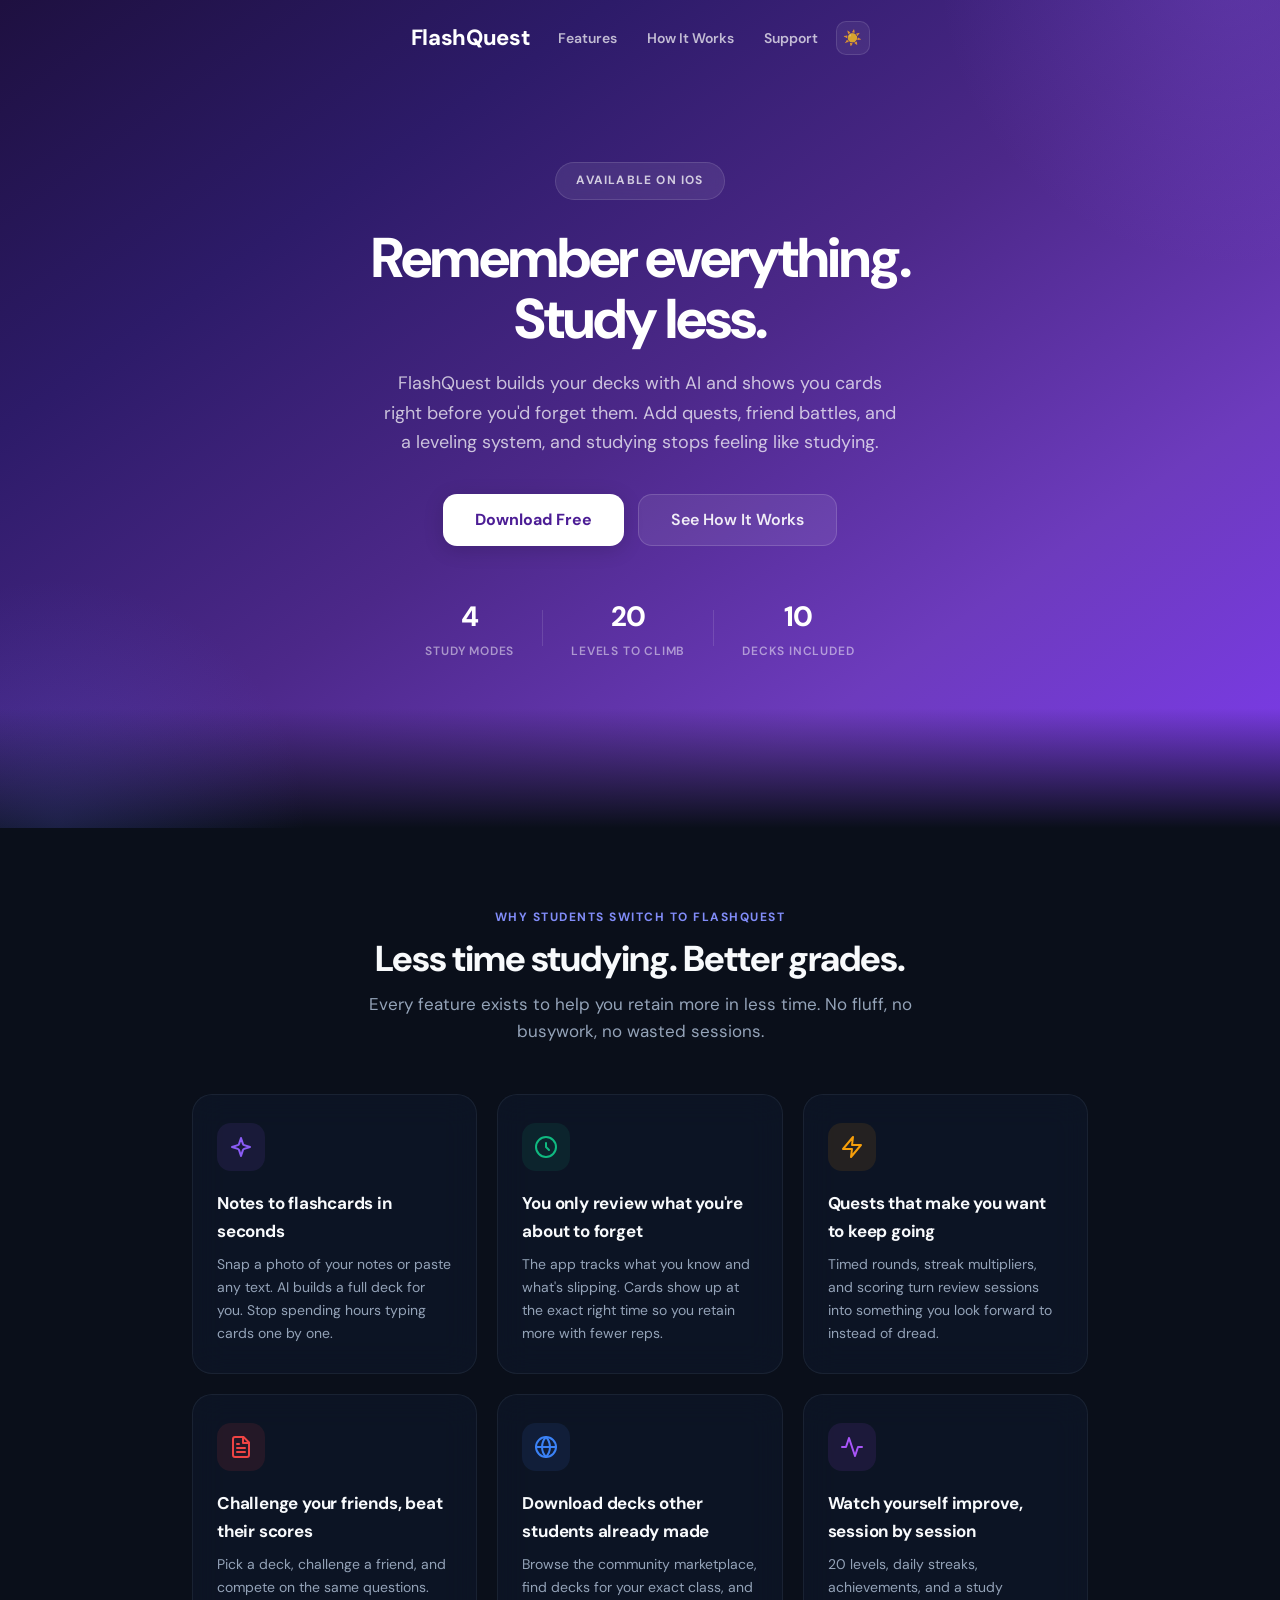
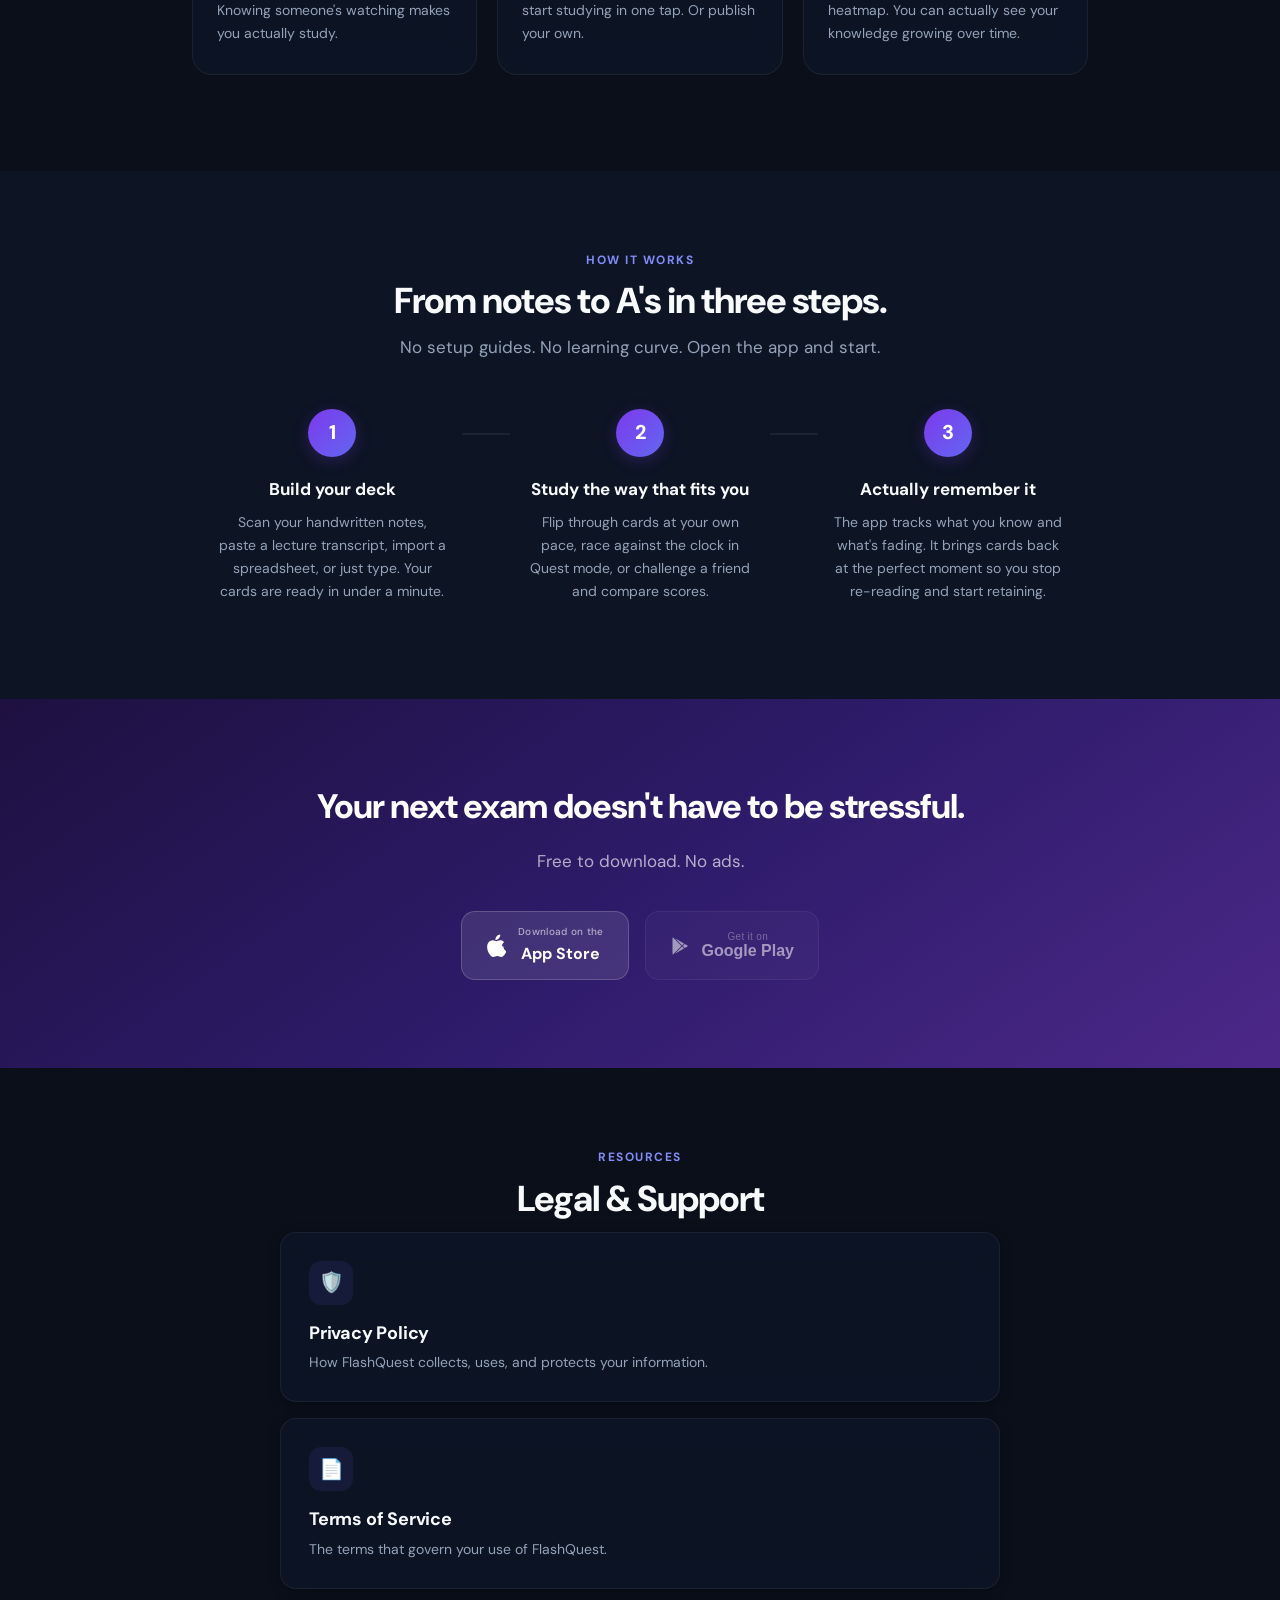
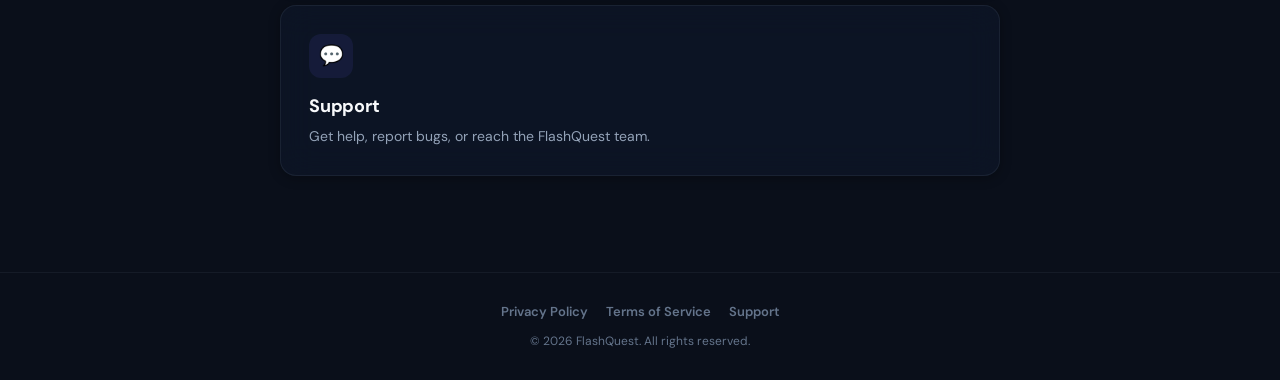
==== index.html @ b9c2cbc7 "Add files via upload" ====
<!DOCTYPE html>
<html lang="en">
<head>
  <meta charset="UTF-8">
  <meta name="viewport" content="width=device-width, initial-scale=1.0">
  <title>FlashQuest — Remember Everything, Study Less</title>
  <meta name="description" content="FlashQuest builds your flashcard decks with AI and uses spaced repetition so you retain more in less time. Quests, friend battles, and 20 levels make studying addictive. Available on iOS.">
  <meta name="keywords" content="flashcards, study app, spaced repetition, AI flashcards, quiz app, study tools, flashcard maker, exam prep">
  <meta property="og:title" content="FlashQuest — Remember Everything, Study Less">
  <meta property="og:description" content="AI builds your decks. Spaced repetition makes stuff stick. Quests and battles make it fun. Available on iOS.">
  <meta property="og:type" content="website">
  <meta property="og:url" content="https://flashquest.net">
  <meta name="twitter:card" content="summary_large_image">
  <script src="theme.js"></script>
  <link rel="preconnect" href="https://fonts.googleapis.com">
  <link rel="preconnect" href="https://fonts.gstatic.com" crossorigin>
  <link href="https://fonts.googleapis.com/css2?family=DM+Sans:ital,opsz,wght@0,9..40,400;0,9..40,500;0,9..40,600;0,9..40,700;0,9..40,800;1,9..40,400&display=swap" rel="stylesheet">
  <link rel="stylesheet" href="styles.css">
</head>
<body class="landing-page">

  <!-- ── Hero ── -->
  <section class="hero">
    <nav class="site-nav hero-nav" aria-label="Main navigation">
      <a href="index.html" class="brand">FlashQuest</a>
      <div class="nav-links">
        <a href="#features">Features</a>
        <a href="#how-it-works">How It Works</a>
        <a href="support.html">Support</a>
        <button class="theme-toggle" onclick="toggleTheme()" aria-label="Toggle theme">☀️</button>
      </div>
    </nav>

    <div class="hero-content">
      <div class="hero-badge">Available on iOS</div>
      <h1 class="hero-title">Remember everything.<br>Study less.</h1>
      <p class="hero-subtitle">FlashQuest builds your decks with AI and shows you cards right before you'd forget them. Add quests, friend battles, and a leveling system, and studying stops feeling like studying.</p>
      <div class="hero-actions">
        <a href="#download" class="hero-cta">Download Free</a>
        <a href="#features" class="hero-secondary">See How It Works</a>
      </div>
      <div class="hero-stats">
        <div class="hero-stat">
          <span class="hero-stat-number">4</span>
          <span class="hero-stat-label">Study Modes</span>
        </div>
        <div class="hero-stat-divider"></div>
        <div class="hero-stat">
          <span class="hero-stat-number">20</span>
          <span class="hero-stat-label">Levels to Climb</span>
        </div>
        <div class="hero-stat-divider"></div>
        <div class="hero-stat">
          <span class="hero-stat-number">10</span>
          <span class="hero-stat-label">Decks Included</span>
        </div>
      </div>
    </div>
    <div class="hero-fade"></div>
  </section>

  <!-- ── Features ── -->
  <section class="features-section" id="features">
    <div class="section-container">
      <p class="section-eyebrow">Why students switch to FlashQuest</p>
      <h2 class="section-title">Less time studying. Better grades.</h2>
      <p class="section-subtitle">Every feature exists to help you retain more in less time. No fluff, no busywork, no wasted sessions.</p>

      <div class="features-grid">
        <div class="feature-card">
          <div class="feature-icon" style="background: rgba(139,92,246,0.1);">
            <svg width="24" height="24" viewBox="0 0 24 24" fill="none" stroke="#8B5CF6" stroke-width="2" stroke-linecap="round" stroke-linejoin="round"><path d="M12 3l1.912 5.813a2 2 0 001.272 1.272L21 12l-5.813 1.912a2 2 0 00-1.272 1.272L12 21l-1.912-5.813a2 2 0 00-1.272-1.272L3 12l5.813-1.912a2 2 0 001.272-1.272L12 3z"/></svg>
          </div>
          <h3>Notes to flashcards in seconds</h3>
          <p>Snap a photo of your notes or paste any text. AI builds a full deck for you. Stop spending hours typing cards one by one.</p>
        </div>

        <div class="feature-card">
          <div class="feature-icon" style="background: rgba(16,185,129,0.1);">
            <svg width="24" height="24" viewBox="0 0 24 24" fill="none" stroke="#10B981" stroke-width="2" stroke-linecap="round" stroke-linejoin="round"><path d="M12 8v4l3 3"/><circle cx="12" cy="12" r="10"/></svg>
          </div>
          <h3>You only review what you're about to forget</h3>
          <p>The app tracks what you know and what's slipping. Cards show up at the exact right time so you retain more with fewer reps.</p>
        </div>

        <div class="feature-card">
          <div class="feature-icon" style="background: rgba(245,158,11,0.1);">
            <svg width="24" height="24" viewBox="0 0 24 24" fill="none" stroke="#F59E0B" stroke-width="2" stroke-linecap="round" stroke-linejoin="round"><polygon points="13 2 3 14 12 14 11 22 21 10 12 10 13 2"/></svg>
          </div>
          <h3>Quests that make you want to keep going</h3>
          <p>Timed rounds, streak multipliers, and scoring turn review sessions into something you look forward to instead of dread.</p>
        </div>

        <div class="feature-card">
          <div class="feature-icon" style="background: rgba(239,68,68,0.1);">
            <svg width="24" height="24" viewBox="0 0 24 24" fill="none" stroke="#EF4444" stroke-width="2" stroke-linecap="round" stroke-linejoin="round"><path d="M14.5 2H6a2 2 0 00-2 2v16a2 2 0 002 2h12a2 2 0 002-2V7.5L14.5 2z"/><polyline points="14 2 14 8 20 8"/><line x1="16" y1="13" x2="8" y2="13"/><line x1="16" y1="17" x2="8" y2="17"/><polyline points="10 9 9 9 8 9"/></svg>
          </div>
          <h3>Challenge your friends, beat their scores</h3>
          <p>Pick a deck, challenge a friend, and compete on the same questions. Knowing someone's watching makes you actually study.</p>
        </div>

        <div class="feature-card">
          <div class="feature-icon" style="background: rgba(59,130,246,0.1);">
            <svg width="24" height="24" viewBox="0 0 24 24" fill="none" stroke="#3B82F6" stroke-width="2" stroke-linecap="round" stroke-linejoin="round"><circle cx="12" cy="12" r="10"/><path d="M2 12h20"/><path d="M12 2a15.3 15.3 0 014 10 15.3 15.3 0 01-4 10 15.3 15.3 0 01-4-10 15.3 15.3 0 014-10z"/></svg>
          </div>
          <h3>Download decks other students already made</h3>
          <p>Browse the community marketplace, find decks for your exact class, and start studying in one tap. Or publish your own.</p>
        </div>

        <div class="feature-card">
          <div class="feature-icon" style="background: rgba(168,85,247,0.1);">
            <svg width="24" height="24" viewBox="0 0 24 24" fill="none" stroke="#A855F7" stroke-width="2" stroke-linecap="round" stroke-linejoin="round"><path d="M22 12h-4l-3 9L9 3l-3 9H2"/></svg>
          </div>
          <h3>Watch yourself improve, session by session</h3>
          <p>20 levels, daily streaks, achievements, and a study heatmap. You can actually see your knowledge growing over time.</p>
        </div>
      </div>
    </div>
  </section>

  <!-- ── How It Works ── -->
  <section class="how-section" id="how-it-works">
    <div class="section-container">
      <p class="section-eyebrow">How it works</p>
      <h2 class="section-title">From notes to A's in three steps.</h2>
      <p class="section-subtitle">No setup guides. No learning curve. Open the app and start.</p>

      <div class="steps-grid">
        <div class="step-card">
          <div class="step-number">1</div>
          <h3>Build your deck</h3>
          <p>Scan your handwritten notes, paste a lecture transcript, import a spreadsheet, or just type. Your cards are ready in under a minute.</p>
        </div>
        <div class="step-connector"></div>
        <div class="step-card">
          <div class="step-number">2</div>
          <h3>Study the way that fits you</h3>
          <p>Flip through cards at your own pace, race against the clock in Quest mode, or challenge a friend and compare scores.</p>
        </div>
        <div class="step-connector"></div>
        <div class="step-card">
          <div class="step-number">3</div>
          <h3>Actually remember it</h3>
          <p>The app tracks what you know and what's fading. It brings cards back at the perfect moment so you stop re-reading and start retaining.</p>
        </div>
      </div>
    </div>
  </section>

  <!-- ── Download CTA ── -->
  <section class="download-section" id="download">
    <div class="section-container">
      <h2 class="download-title">Your next exam doesn't have to be stressful.</h2>
      <p class="download-subtitle">Free to download. No ads.</p>
      <div class="download-buttons">
        <a href="https://apps.apple.com/app/id6760952587" class="store-badge" aria-label="Download on the App Store" target="_blank" rel="noopener">
          <svg width="20" height="24" viewBox="0 0 17 20" fill="#fff"><path d="M13.545 10.239c-.022-2.234 1.823-3.305 1.906-3.358-1.037-1.518-2.652-1.726-3.228-1.751-1.373-.14-2.683.81-3.38.81-.697 0-1.774-.79-2.916-.768C4.24 5.198 2.67 6.08 1.8 7.502.025 10.397 1.344 14.695 3.047 17.03c.852 1.143 1.868 2.427 3.202 2.381 1.284-.051 1.769-.83 3.32-.83 1.553 0 1.987.83 3.341.804 1.382-.024 2.258-1.166 3.098-2.316.977-1.329 1.379-2.615 1.402-2.682-.03-.013-2.688-1.032-2.716-4.098l-.149-.05zM11.03 3.46c.709-.859 1.187-2.051 1.057-3.24-1.022.042-2.261.681-2.995 1.54-.658.762-1.234 1.978-1.08 3.146 1.14.089 2.304-.58 3.018-1.446z"/></svg>
          <div>
            <small>Download on the</small>
            <span>App Store</span>
          </div>
        </a>
        <button class="store-badge android-badge" aria-label="Google Play - Coming Soon" onclick="document.getElementById('android-toast').classList.add('show'); setTimeout(function(){ document.getElementById('android-toast').classList.remove('show'); }, 3000);">
          <svg width="20" height="22" viewBox="0 0 24 24" fill="#fff"><path d="M3.609 1.814L13.792 12 3.61 22.186a.996.996 0 0 1-.61-.92V2.734a1 1 0 0 1 .609-.92zm10.89 10.893l2.302 2.302-10.937 6.333 8.635-8.635zm3.199-3.198l2.807 1.626a1 1 0 0 1 0 1.73l-2.808 1.626L15.206 12l2.492-2.491zM5.864 2.658L16.8 8.99l-2.3 2.3-8.636-8.632z"/></svg>
          <div>
            <small>Get it on</small>
            <span>Google Play</span>
          </div>
        </button>
      </div>
      <div id="android-toast" class="android-toast">Currently unavailable for Android. Coming soon!</div>
    </div>
  </section>

  <!-- ── Resources (existing hub cards) ── -->
  <section class="resources-section" id="resources">
    <div class="section-container">
      <p class="section-eyebrow">Resources</p>
      <h2 class="section-title">Legal & Support</h2>

      <div class="hub-grid resources-grid">
        <a href="privacy.html" class="hub-card">
          <div class="card-icon" aria-hidden="true">&#x1F6E1;&#xFE0F;</div>
          <h2>Privacy Policy</h2>
          <p>How FlashQuest collects, uses, and protects your information.</p>
        </a>
        <a href="terms.html" class="hub-card">
          <div class="card-icon" aria-hidden="true">&#x1F4C4;</div>
          <h2>Terms of Service</h2>
          <p>The terms that govern your use of FlashQuest.</p>
        </a>
        <a href="support.html" class="hub-card">
          <div class="card-icon" aria-hidden="true">&#x1F4AC;</div>
          <h2>Support</h2>
          <p>Get help, report bugs, or reach the FlashQuest team.</p>
        </a>
      </div>
    </div>
  </section>

  <footer class="site-footer">
    <div class="footer-inner">
      <div class="footer-links">
        <a href="privacy.html">Privacy Policy</a>
        <a href="terms.html">Terms of Service</a>
        <a href="support.html">Support</a>
      </div>
      <p class="copyright">&copy; 2026 FlashQuest. All rights reserved.</p>
    </div>
  </footer>


  <script>
    function toggleTheme() {
      var t = document.documentElement.getAttribute('data-theme');
      var n = t === 'dark' ? 'light' : 'dark';
      document.documentElement.setAttribute('data-theme', n);
      localStorage.setItem('fq-theme', n);
      var btn = document.querySelector('.theme-toggle');
      if (btn) btn.textContent = n === 'dark' ? '\u2600\ufe0f' : '\ud83c\udf19';
    }
    (function() {
      var t = document.documentElement.getAttribute('data-theme') || 'dark';
      var btn = document.querySelector('.theme-toggle');
      if (btn) btn.textContent = t === 'dark' ? '\u2600\ufe0f' : '\ud83c\udf19';
    })();
  </script>
</body>
</html>
---- styles.css ----
/* FlashQuest Site — Dark/Light Theme System */
*, *::before, *::after { box-sizing: border-box; margin: 0; padding: 0; }

:root, [data-theme="dark"] {
  --bg: #0a0f1a; --bg-subtle: #0f1629; --card-bg: rgba(15,23,42,0.65); --card-border: rgba(148,163,184,0.1);
  --card-hover: rgba(99,102,241,0.08); --card-shadow: 0 2px 12px rgba(0,0,0,0.3), 0 0 1px rgba(148,163,184,0.1);
  --card-shadow-hover: 0 8px 32px rgba(99,102,241,0.15), 0 0 1px rgba(148,163,184,0.15);
  --text: #F1F5F9; --text-secondary: #94A3B8; --text-tertiary: #64748B; --heading: #F8FAFC;
  --accent: #818CF8; --accent-bg: rgba(99,102,241,0.12); --accent-border: rgba(99,102,241,0.2); --accent-strong: #6366F1;
  --divider: rgba(148,163,184,0.08); --nav-link: rgba(255,255,255,0.7); --nav-hover-bg: rgba(255,255,255,0.08);
  --footer-border: rgba(148,163,184,0.08); --footer-text: #64748B; --section-alt: #0d1424;
  --hub-icon-bg: rgba(99,102,241,0.1); --blur: blur(16px);
  --legal-h2: #F1F5F9; --legal-h3: #CBD5E1; --legal-text: #94A3B8; --legal-link: #818CF8;
  --email-pill-bg: rgba(99,102,241,0.1); --email-pill-border: rgba(99,102,241,0.2); --email-pill-text: #818CF8;
  --toggle-bg: rgba(255,255,255,0.06); --toggle-border: rgba(255,255,255,0.12);
}

[data-theme="light"] {
  --bg: #f8fafc; --bg-subtle: #f1f5f9; --card-bg: #ffffff; --card-border: #e2e8f0;
  --card-hover: rgba(99,102,241,0.04); --card-shadow: 0 1px 3px rgba(0,0,0,0.06), 0 8px 24px rgba(99,102,241,0.07);
  --card-shadow-hover: 0 2px 6px rgba(0,0,0,0.06), 0 16px 40px rgba(99,102,241,0.1);
  --text: #1e293b; --text-secondary: #64748b; --text-tertiary: #94a3b8; --heading: #0f172a;
  --accent: #6366F1; --accent-bg: rgba(99,102,241,0.08); --accent-border: rgba(99,102,241,0.15); --accent-strong: #7c3aed;
  --divider: #e2e8f0; --nav-link: rgba(255,255,255,0.88); --nav-hover-bg: rgba(255,255,255,0.16);
  --footer-border: #e2e8f0; --footer-text: #94a3b8; --section-alt: #ffffff;
  --hub-icon-bg: #f5f3ff; --blur: blur(12px);
  --legal-h2: #0f172a; --legal-h3: #334155; --legal-text: #475569; --legal-link: #7c3aed;
  --email-pill-bg: #f5f3ff; --email-pill-border: #ede9fe; --email-pill-text: #7c3aed;
  --toggle-bg: rgba(0,0,0,0.04); --toggle-border: rgba(0,0,0,0.08);
}

html { scroll-behavior: smooth; -webkit-text-size-adjust: 100%; }

body {
  font-family: 'DM Sans', -apple-system, BlinkMacSystemFont, "Segoe UI", Roboto, Helvetica, Arial, sans-serif;
  font-size: 16px; line-height: 1.65; color: var(--text); background: var(--bg);
  min-height: 100vh; display: flex; flex-direction: column;
  transition: background 0.3s ease, color 0.3s ease;
}

a { color: var(--accent); text-decoration: none; transition: color 0.18s ease; }
a:hover { color: var(--accent-strong); }

/* Nav */
.site-nav { max-width: 960px; margin: 0 auto; padding: 18px 24px; display: flex; align-items: center; justify-content: space-between; gap: 16px; flex-wrap: wrap; }
.site-nav .brand { font-size: 22px; font-weight: 800; color: #fff; letter-spacing: -.3px; text-decoration: none; }
.site-nav .brand:hover { color: rgba(255,255,255,.88); }
.nav-links { display: flex; gap: 6px; flex-wrap: wrap; align-items: center; }
.nav-links a { color: var(--nav-link); font-size: 14px; font-weight: 600; padding: 6px 12px; border-radius: 8px; transition: background 0.18s ease, color 0.18s ease; }
.nav-links a:hover, .nav-links a.active { background: var(--nav-hover-bg); color: #fff; }

/* Theme Toggle */
.theme-toggle { width: 34px; height: 34px; border-radius: 10px; border: 1px solid var(--toggle-border); background: var(--toggle-bg); color: rgba(255,255,255,0.8); cursor: pointer; display: flex; align-items: center; justify-content: center; transition: background 0.18s ease; font-size: 15px; padding: 0; }
.theme-toggle:hover { background: rgba(255,255,255,0.12); }
[data-theme="light"] .theme-toggle { color: var(--text-secondary); }

/* Gradient Banner */
.gradient-banner { background: linear-gradient(145deg, #1e1040 0%, #2d1b69 25%, #4c2889 50%, #6d3bbd 75%, #7c3aed 100%); padding: 0; }
.page-header { max-width: 720px; margin: 0 auto; padding: 28px 24px 42px; color: #fff; }
.page-header h1 { font-size: 30px; font-weight: 800; letter-spacing: -.6px; line-height: 1.2; margin-bottom: 6px; }
.page-header .subtitle { font-size: 15px; font-weight: 500; color: rgba(255,255,255,.82); }

/* Main */
main { flex: 1; max-width: 720px; width: 100%; margin: 0 auto; padding: 0 24px 64px; }

/* Card */
.card { background: var(--card-bg); border: 1px solid var(--card-border); border-radius: 16px; box-shadow: var(--card-shadow); padding: 32px; margin-top: -24px; position: relative; backdrop-filter: var(--blur); -webkit-backdrop-filter: var(--blur); }

/* Legal */
.legal h2 { font-size: 20px; font-weight: 800; color: var(--legal-h2); margin-top: 32px; margin-bottom: 10px; letter-spacing: -.3px; }
.legal h2:first-child { margin-top: 0; }
.legal h3 { font-size: 16px; font-weight: 700; color: var(--legal-h3); margin-top: 24px; margin-bottom: 8px; }
.legal p { margin-bottom: 14px; color: var(--legal-text); font-size: 15px; line-height: 1.72; }
.legal ul { margin: 0 0 14px 20px; color: var(--legal-text); font-size: 15px; line-height: 1.72; }
.legal li { margin-bottom: 4px; }
.legal .effective-date { font-size: 13px; font-weight: 600; color: var(--text-tertiary); text-transform: uppercase; letter-spacing: .5px; margin-bottom: 20px; }
.legal a { font-weight: 600; color: var(--legal-link); }

/* Hub Cards */
.hub-grid { display: grid; gap: 16px; margin-top: -24px; }
.hub-card { display: block; background: var(--card-bg); border: 1px solid var(--card-border); border-radius: 16px; box-shadow: var(--card-shadow); padding: 28px; text-decoration: none; transition: box-shadow 0.18s ease, transform 0.18s ease, border-color 0.18s ease; backdrop-filter: var(--blur); -webkit-backdrop-filter: var(--blur); }
.hub-card:hover { box-shadow: var(--card-shadow-hover); transform: translateY(-2px); border-color: var(--accent-border); }
.hub-card .card-icon { width: 44px; height: 44px; border-radius: 12px; background: var(--hub-icon-bg); display: flex; align-items: center; justify-content: center; margin-bottom: 14px; font-size: 20px; }
.hub-card h2 { font-size: 18px; font-weight: 700; color: var(--heading); margin-bottom: 4px; letter-spacing: -.2px; }
.hub-card p { font-size: 14px; color: var(--text-secondary); line-height: 1.5; }

/* Support */
.support-block { margin-bottom: 28px; }
.support-block:last-child { margin-bottom: 0; }
.support-block h2 { font-size: 18px; font-weight: 700; color: var(--heading); margin-bottom: 8px; }
.support-block p { font-size: 15px; color: var(--legal-text); line-height: 1.72; margin-bottom: 8px; }
.support-block ul { margin: 0 0 8px 20px; color: var(--legal-text); font-size: 15px; line-height: 1.72; }
.email-pill { display: inline-block; background: var(--email-pill-bg); color: var(--email-pill-text); font-weight: 700; font-size: 15px; padding: 8px 16px; border-radius: 10px; border: 1px solid var(--email-pill-border); transition: background 0.18s ease; }
.email-pill:hover { background: var(--accent-bg); color: var(--accent); }

/* Footer */
.site-footer { border-top: 1px solid var(--footer-border); padding: 28px 24px; text-align: center; }
.site-footer .footer-inner { max-width: 720px; margin: 0 auto; }
.footer-links { display: flex; justify-content: center; flex-wrap: wrap; gap: 6px 18px; margin-bottom: 10px; }
.footer-links a { font-size: 13px; font-weight: 600; color: var(--footer-text); }
.footer-links a:hover { color: var(--accent); }
.site-footer .copyright { font-size: 12px; color: var(--text-tertiary); }
.hub-note { text-align: center; font-size: 12px; color: var(--text-tertiary); margin-top: 24px; }

/* ═══ Landing Page ═══ */
.hero { background: linear-gradient(145deg, #1e1040 0%, #2d1b69 25%, #4c2889 50%, #6d3bbd 75%, #7c3aed 100%); min-height: 92vh; display: flex; flex-direction: column; position: relative; overflow: hidden; }
.hero::before { content: ''; position: absolute; top: -40%; right: -20%; width: 600px; height: 600px; border-radius: 50%; background: radial-gradient(circle, rgba(139,92,246,0.25) 0%, transparent 70%); pointer-events: none; }
.hero::after { content: ''; position: absolute; bottom: -30%; left: -15%; width: 500px; height: 500px; border-radius: 50%; background: radial-gradient(circle, rgba(99,102,241,0.2) 0%, transparent 70%); pointer-events: none; }
.hero-nav { max-width: 960px; padding: 20px 32px; }
.hero-content { flex: 1; display: flex; flex-direction: column; align-items: center; justify-content: center; text-align: center; padding: 0 32px 80px; max-width: 720px; margin: 0 auto; position: relative; z-index: 1; }
.hero-badge { display: inline-block; font-size: 12px; font-weight: 700; letter-spacing: 1.2px; text-transform: uppercase; color: rgba(255,255,255,0.75); background: rgba(255,255,255,0.08); border: 1px solid rgba(255,255,255,0.12); padding: 8px 20px; border-radius: 100px; margin-bottom: 28px; backdrop-filter: blur(8px); }
.hero-title { font-size: 56px; font-weight: 800; color: #fff; letter-spacing: -2px; line-height: 1.08; margin-bottom: 20px; }
.hero-subtitle { font-size: 18px; font-weight: 400; color: rgba(255,255,255,0.72); line-height: 1.65; max-width: 520px; margin-bottom: 36px; }
.hero-actions { display: flex; gap: 14px; flex-wrap: wrap; justify-content: center; margin-bottom: 48px; }
.hero-cta { display: inline-flex; align-items: center; justify-content: center; height: 52px; padding: 0 32px; background: #fff; color: #4c1d95; font-size: 16px; font-weight: 700; border-radius: 14px; text-decoration: none; transition: transform 0.18s ease, box-shadow 0.18s ease; box-shadow: 0 4px 20px rgba(0,0,0,0.15); }
.hero-cta:hover { transform: translateY(-2px); box-shadow: 0 8px 32px rgba(0,0,0,0.2); color: #4c1d95; }
.hero-secondary { display: inline-flex; align-items: center; justify-content: center; height: 52px; padding: 0 32px; background: rgba(255,255,255,0.08); color: rgba(255,255,255,0.9); font-size: 16px; font-weight: 600; border-radius: 14px; text-decoration: none; border: 1px solid rgba(255,255,255,0.15); transition: background 0.18s ease; }
.hero-secondary:hover { background: rgba(255,255,255,0.14); border-color: rgba(255,255,255,0.25); color: #fff; }
.hero-stats { display: flex; align-items: center; gap: 28px; }
.hero-stat { display: flex; flex-direction: column; align-items: center; }
.hero-stat-number { font-size: 28px; font-weight: 800; color: #fff; letter-spacing: -1px; }
.hero-stat-label { font-size: 12px; font-weight: 600; color: rgba(255,255,255,0.5); text-transform: uppercase; letter-spacing: 0.8px; margin-top: 2px; }
.hero-stat-divider { width: 1px; height: 36px; background: rgba(255,255,255,0.12); }
.hero-fade { position: absolute; bottom: 0; left: 0; right: 0; height: 120px; background: linear-gradient(to bottom, transparent, var(--bg)); pointer-events: none; }

.section-container { max-width: 960px; margin: 0 auto; padding: 0 32px; }
.section-eyebrow { font-size: 12px; font-weight: 700; letter-spacing: 1.5px; text-transform: uppercase; color: var(--accent); margin-bottom: 10px; text-align: center; }
.section-title { font-size: 36px; font-weight: 800; color: var(--heading); letter-spacing: -1px; text-align: center; margin-bottom: 12px; line-height: 1.15; }
.section-subtitle { font-size: 17px; color: var(--text-secondary); text-align: center; max-width: 560px; margin: 0 auto 48px; line-height: 1.6; }

.features-section { padding: 80px 0 96px; background: var(--bg); }
.features-grid { display: grid; grid-template-columns: repeat(3, 1fr); gap: 20px; }
.feature-card { background: var(--card-bg); border: 1px solid var(--card-border); border-radius: 20px; padding: 28px 24px; transition: transform 0.18s ease, box-shadow 0.18s ease, border-color 0.18s ease; backdrop-filter: var(--blur); -webkit-backdrop-filter: var(--blur); }
.feature-card:hover { transform: translateY(-3px); box-shadow: var(--card-shadow-hover); border-color: var(--accent-border); }
.feature-icon { width: 48px; height: 48px; border-radius: 14px; display: flex; align-items: center; justify-content: center; margin-bottom: 18px; }
.feature-card h3 { font-size: 17px; font-weight: 700; color: var(--heading); margin-bottom: 8px; letter-spacing: -0.2px; }
.feature-card p { font-size: 14px; color: var(--text-secondary); line-height: 1.65; }

.how-section { padding: 80px 0 96px; background: var(--section-alt); }
.steps-grid { display: flex; align-items: flex-start; gap: 0; justify-content: center; }
.step-card { flex: 1; max-width: 260px; text-align: center; padding: 0 16px; }
.step-number { width: 48px; height: 48px; border-radius: 50%; background: linear-gradient(135deg, #7c3aed, #6366f1); color: #fff; font-size: 20px; font-weight: 800; display: flex; align-items: center; justify-content: center; margin: 0 auto 18px; box-shadow: 0 4px 16px rgba(124,58,237,0.25); }
.step-card h3 { font-size: 17px; font-weight: 700; color: var(--heading); margin-bottom: 8px; }
.step-card p { font-size: 14px; color: var(--text-secondary); line-height: 1.65; }
.step-connector { width: 48px; height: 2px; background: var(--card-border); margin-top: 24px; flex-shrink: 0; }

.download-section { padding: 80px 0 88px; background: linear-gradient(145deg, #1e1040, #2d1b69, #4c2889); text-align: center; }
.download-title { font-size: 34px; font-weight: 800; color: #fff; letter-spacing: -1px; margin-bottom: 12px; }
.download-subtitle { font-size: 17px; color: rgba(255,255,255,0.65); margin-bottom: 36px; }
.download-buttons { display: flex; justify-content: center; gap: 16px; flex-wrap: wrap; }
.store-badge { display: inline-flex; align-items: center; gap: 12px; background: rgba(255,255,255,0.1); border: 1px solid rgba(255,255,255,0.18); padding: 12px 24px; border-radius: 14px; text-decoration: none; transition: background 0.18s ease, transform 0.18s ease; color: #fff; }
.store-badge:hover { background: rgba(255,255,255,0.16); transform: translateY(-2px); color: #fff; }
.store-badge small { display: block; font-size: 10px; font-weight: 500; color: rgba(255,255,255,0.6); letter-spacing: 0.3px; }
.store-badge span { font-size: 16px; font-weight: 700; color: #fff; }

.resources-section { padding: 80px 0 96px; background: var(--bg); }
.resources-grid { max-width: 720px; margin: 0 auto; }
.resources-grid .hub-card { margin-top: 0; }

@media (max-width: 768px) {
  .site-nav { padding: 14px 18px; } .page-header { padding: 20px 18px 36px; } .page-header h1 { font-size: 24px; }
  main { padding: 0 18px 48px; } .card { padding: 22px 18px; } .hub-card { padding: 22px 18px; } .legal h2 { font-size: 18px; }
  .hero { min-height: 88vh; } .hero-nav { padding: 16px 20px; } .hero-content { padding: 0 20px 60px; }
  .hero-title { font-size: 38px; letter-spacing: -1.2px; } .hero-subtitle { font-size: 16px; }
  .hero-cta, .hero-secondary { height: 48px; padding: 0 24px; font-size: 15px; }
  .hero-stats { gap: 20px; } .hero-stat-number { font-size: 22px; }
  .section-title { font-size: 28px; } .section-subtitle { font-size: 15px; }
  .features-grid { grid-template-columns: 1fr; gap: 14px; } .feature-card { padding: 22px 20px; }
  .steps-grid { flex-direction: column; align-items: center; gap: 24px; }
  .step-connector { width: 2px; height: 32px; } .step-card { max-width: 320px; }
  .download-title { font-size: 26px; } .download-subtitle { font-size: 15px; }
  .section-container { padding: 0 20px; }
  .features-section, .how-section, .resources-section { padding: 56px 0 64px; }
  .download-section { padding: 56px 0 64px; }
}

@media (max-width: 480px) {
  .hero-title { font-size: 32px; } .hero-badge { font-size: 11px; padding: 6px 16px; }
  .hero-actions { flex-direction: column; align-items: center; }
  .hero-cta, .hero-secondary { width: 100%; max-width: 280px; }
  .hero-stats { flex-direction: column; gap: 12px; } .hero-stat-divider { width: 40px; height: 1px; }
  .download-buttons { flex-direction: column; align-items: center; }
  .store-badge { width: 100%; max-width: 240px; justify-content: center; }
}

/* Android badge and toast */
.android-badge { cursor: pointer; opacity: 0.55; border: 1px solid rgba(255,255,255,0.1) !important; background: rgba(255,255,255,0.05) !important; }
.android-badge:hover { opacity: 0.7; transform: none !important; }
.android-toast { position: fixed; bottom: 32px; left: 50%; transform: translateX(-50%) translateY(20px); background: rgba(15,20,35,0.95); color: #fff; padding: 14px 28px; border-radius: 14px; font-size: 14px; font-weight: 600; font-family: 'DM Sans', sans-serif; opacity: 0; pointer-events: none; transition: opacity 0.25s ease, transform 0.25s ease; z-index: 9999; border: 1px solid rgba(255,255,255,0.1); backdrop-filter: blur(12px); -webkit-backdrop-filter: blur(12px); }
.android-toast.show { opacity: 1; transform: translateX(-50%) translateY(0); pointer-events: auto; }
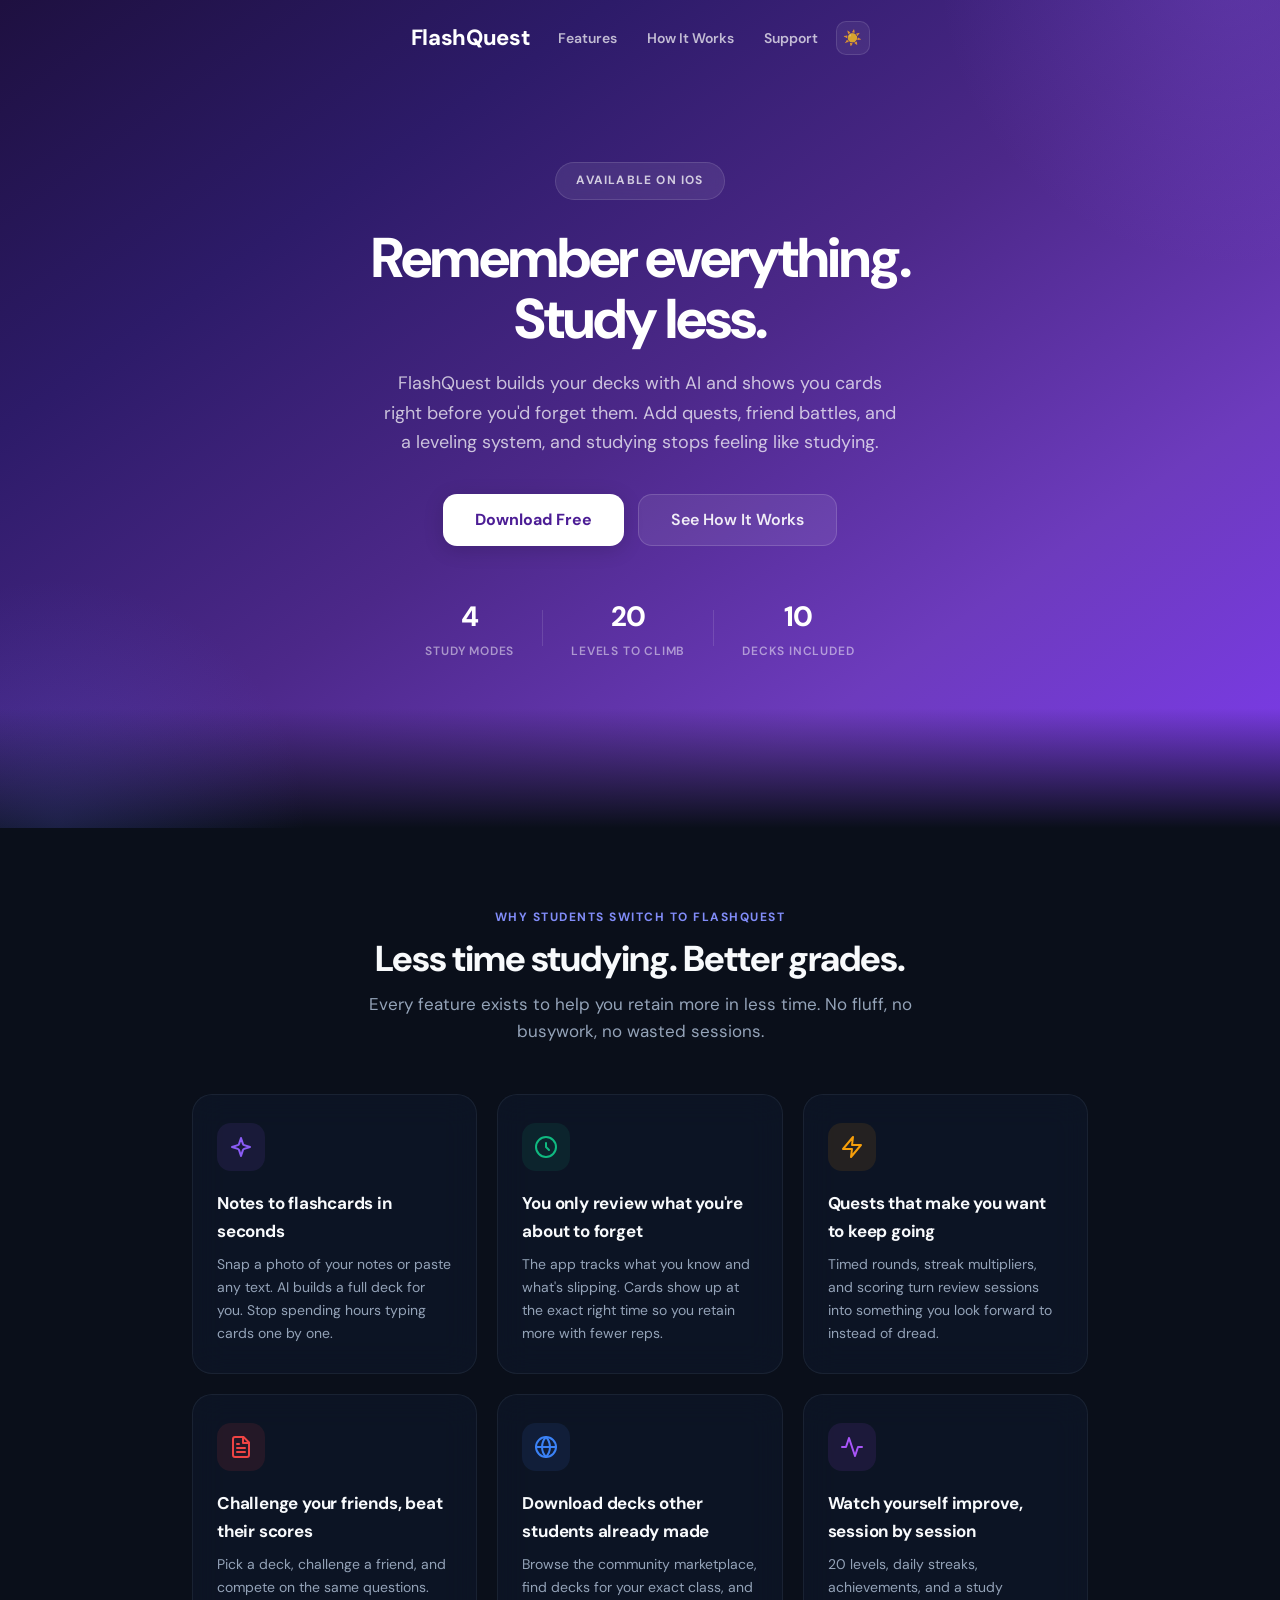
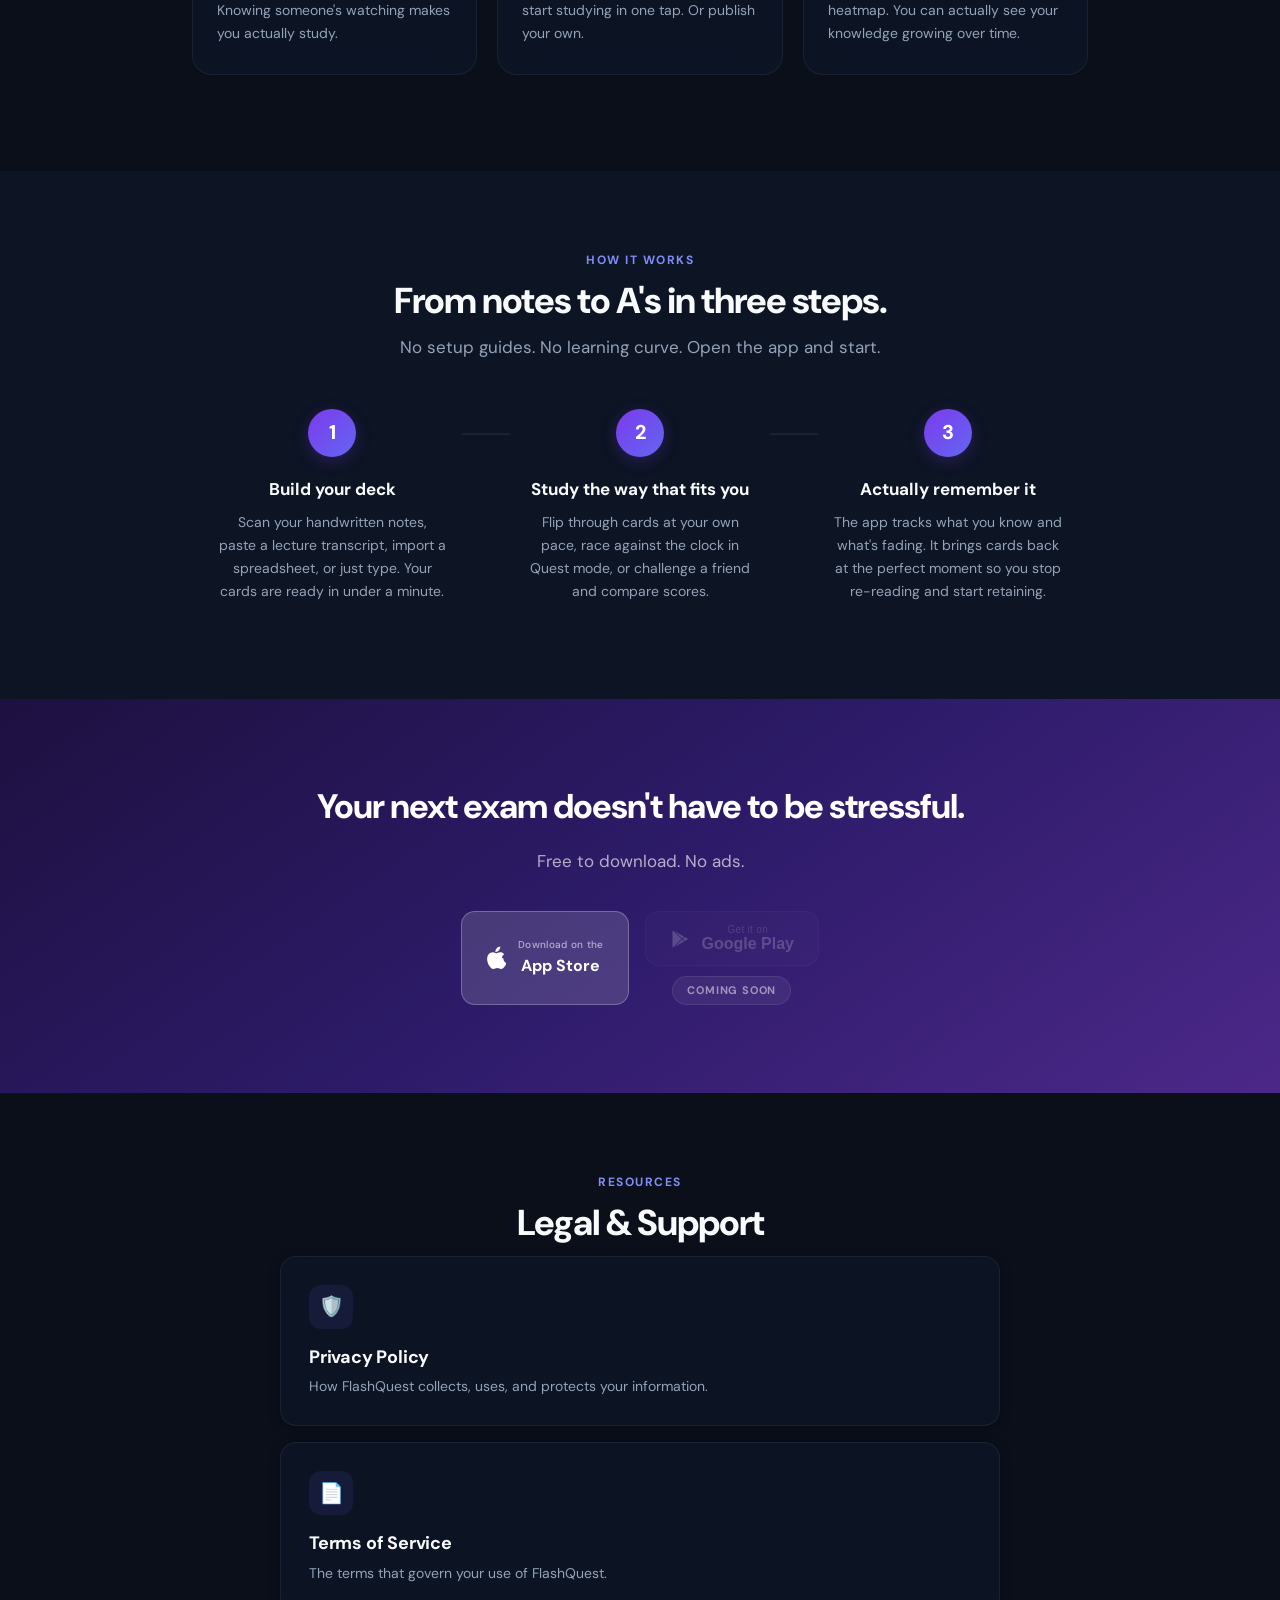
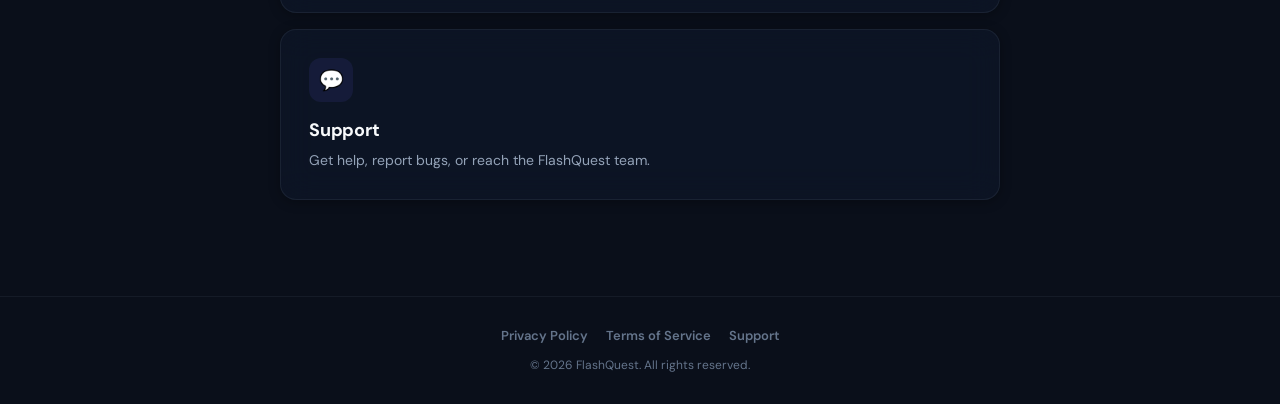
==== commit 12bee0a2: "Add files via upload" ====
--- a/index.html
+++ b/index.html
@@ -153,22 +153,24 @@
       <h2 class="download-title">Your next exam doesn't have to be stressful.</h2>
       <p class="download-subtitle">Free to download. No ads.</p>
       <div class="download-buttons">
-        <a href="https://apps.apple.com/app/id6760952587" class="store-badge" aria-label="Download on the App Store" target="_blank" rel="noopener">
+        <a href="https://apps.apple.com/app/id6760952587" class="store-badge ios-badge" aria-label="Download on the App Store" target="_blank" rel="noopener">
           <svg width="20" height="24" viewBox="0 0 17 20" fill="#fff"><path d="M13.545 10.239c-.022-2.234 1.823-3.305 1.906-3.358-1.037-1.518-2.652-1.726-3.228-1.751-1.373-.14-2.683.81-3.38.81-.697 0-1.774-.79-2.916-.768C4.24 5.198 2.67 6.08 1.8 7.502.025 10.397 1.344 14.695 3.047 17.03c.852 1.143 1.868 2.427 3.202 2.381 1.284-.051 1.769-.83 3.32-.83 1.553 0 1.987.83 3.341.804 1.382-.024 2.258-1.166 3.098-2.316.977-1.329 1.379-2.615 1.402-2.682-.03-.013-2.688-1.032-2.716-4.098l-.149-.05zM11.03 3.46c.709-.859 1.187-2.051 1.057-3.24-1.022.042-2.261.681-2.995 1.54-.658.762-1.234 1.978-1.08 3.146 1.14.089 2.304-.58 3.018-1.446z"/></svg>
           <div>
             <small>Download on the</small>
             <span>App Store</span>
           </div>
         </a>
-        <button class="store-badge android-badge" aria-label="Google Play - Coming Soon" onclick="document.getElementById('android-toast').classList.add('show'); setTimeout(function(){ document.getElementById('android-toast').classList.remove('show'); }, 3000);">
-          <svg width="20" height="22" viewBox="0 0 24 24" fill="#fff"><path d="M3.609 1.814L13.792 12 3.61 22.186a.996.996 0 0 1-.61-.92V2.734a1 1 0 0 1 .609-.92zm10.89 10.893l2.302 2.302-10.937 6.333 8.635-8.635zm3.199-3.198l2.807 1.626a1 1 0 0 1 0 1.73l-2.808 1.626L15.206 12l2.492-2.491zM5.864 2.658L16.8 8.99l-2.3 2.3-8.636-8.632z"/></svg>
-          <div>
-            <small>Get it on</small>
-            <span>Google Play</span>
-          </div>
-        </button>
-      </div>
-      <div id="android-toast" class="android-toast">Currently unavailable for Android. Coming soon!</div>
+        <div class="android-wrapper">
+          <button class="store-badge android-badge" aria-label="Google Play - Coming Soon" onclick="var e=document.getElementById('a-toast');if(e)return;var t=document.createElement('div');t.id='a-toast';t.style.cssText='position:fixed;bottom:32px;left:50%;transform:translateX(-50%);background:linear-gradient(135deg,#1e1b4b,#312e81);color:#fff;padding:18px 32px;border-radius:16px;font-size:15px;font-weight:700;font-family:DM Sans,sans-serif;z-index:9999;border:1px solid rgba(129,140,248,0.3);box-shadow:0 8px 32px rgba(0,0,0,0.4);text-align:center;animation:toastIn 0.3s ease';t.textContent='Android version coming soon! Currently iOS only.';document.body.appendChild(t);setTimeout(function(){t.style.animation='toastOut 0.3s ease forwards';setTimeout(function(){t.remove()},300)},3000);">
+            <svg width="20" height="22" viewBox="0 0 24 24" fill="currentColor"><path d="M3.609 1.814L13.792 12 3.61 22.186a.996.996 0 0 1-.61-.92V2.734a1 1 0 0 1 .609-.92zm10.89 10.893l2.302 2.302-10.937 6.333 8.635-8.635zm3.199-3.198l2.807 1.626a1 1 0 0 1 0 1.73l-2.808 1.626L15.206 12l2.492-2.491zM5.864 2.658L16.8 8.99l-2.3 2.3-8.636-8.632z"/></svg>
+            <div>
+              <small>Get it on</small>
+              <span>Google Play</span>
+            </div>
+          </button>
+          <span class="coming-soon-tag">Coming Soon</span>
+        </div>
+      </div>
     </div>
   </section>
 
--- a/styles.css
+++ b/styles.css
@@ -183,8 +183,14 @@
   .store-badge { width: 100%; max-width: 240px; justify-content: center; }
 }
 
-/* Android badge and toast */
-.android-badge { cursor: pointer; opacity: 0.55; border: 1px solid rgba(255,255,255,0.1) !important; background: rgba(255,255,255,0.05) !important; }
-.android-badge:hover { opacity: 0.7; transform: none !important; }
-.android-toast { position: fixed; bottom: 32px; left: 50%; transform: translateX(-50%) translateY(20px); background: rgba(15,20,35,0.95); color: #fff; padding: 14px 28px; border-radius: 14px; font-size: 14px; font-weight: 600; font-family: 'DM Sans', sans-serif; opacity: 0; pointer-events: none; transition: opacity 0.25s ease, transform 0.25s ease; z-index: 9999; border: 1px solid rgba(255,255,255,0.1); backdrop-filter: blur(12px); -webkit-backdrop-filter: blur(12px); }
-.android-toast.show { opacity: 1; transform: translateX(-50%) translateY(0); pointer-events: auto; }
+/* Android badge and coming soon */
+.ios-badge { background: rgba(255,255,255,0.14) !important; border: 1px solid rgba(255,255,255,0.25) !important; }
+.ios-badge:hover { background: rgba(255,255,255,0.22) !important; }
+.android-wrapper { position: relative; display: inline-flex; flex-direction: column; align-items: center; }
+.android-badge { cursor: pointer; opacity: 0.4; border: 1px solid rgba(255,255,255,0.08) !important; background: rgba(255,255,255,0.04) !important; color: rgba(255,255,255,0.5) !important; }
+.android-badge:hover { opacity: 0.55; transform: none !important; background: rgba(255,255,255,0.07) !important; }
+.android-badge small { color: rgba(255,255,255,0.35) !important; }
+.android-badge span { color: rgba(255,255,255,0.5) !important; }
+.coming-soon-tag { display: inline-block; margin-top: 10px; padding: 4px 14px; border-radius: 20px; font-size: 11px; font-weight: 700; letter-spacing: 0.8px; text-transform: uppercase; color: rgba(255,255,255,0.5); background: rgba(255,255,255,0.06); border: 1px solid rgba(255,255,255,0.08); }
+@keyframes toastIn { from { opacity: 0; transform: translateX(-50%) translateY(20px); } to { opacity: 1; transform: translateX(-50%) translateY(0); } }
+@keyframes toastOut { from { opacity: 1; transform: translateX(-50%) translateY(0); } to { opacity: 0; transform: translateX(-50%) translateY(20px); } }
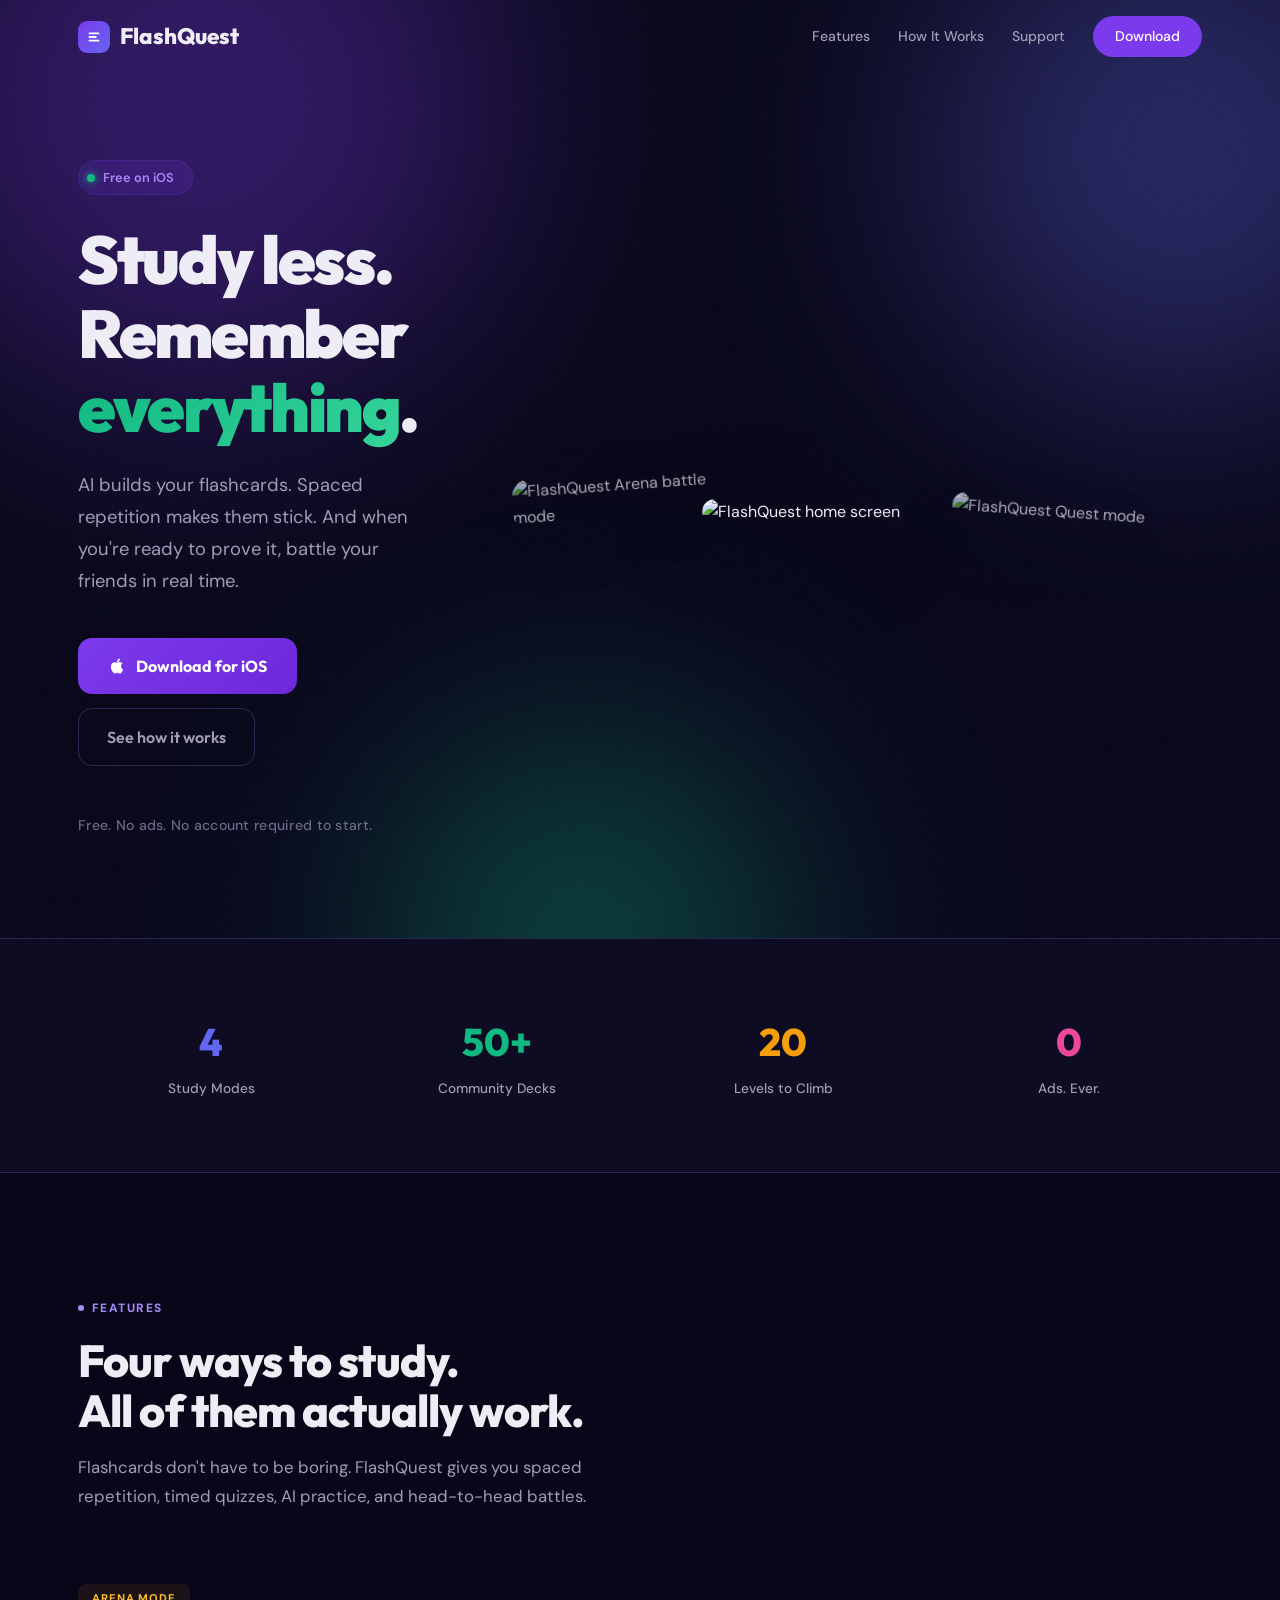
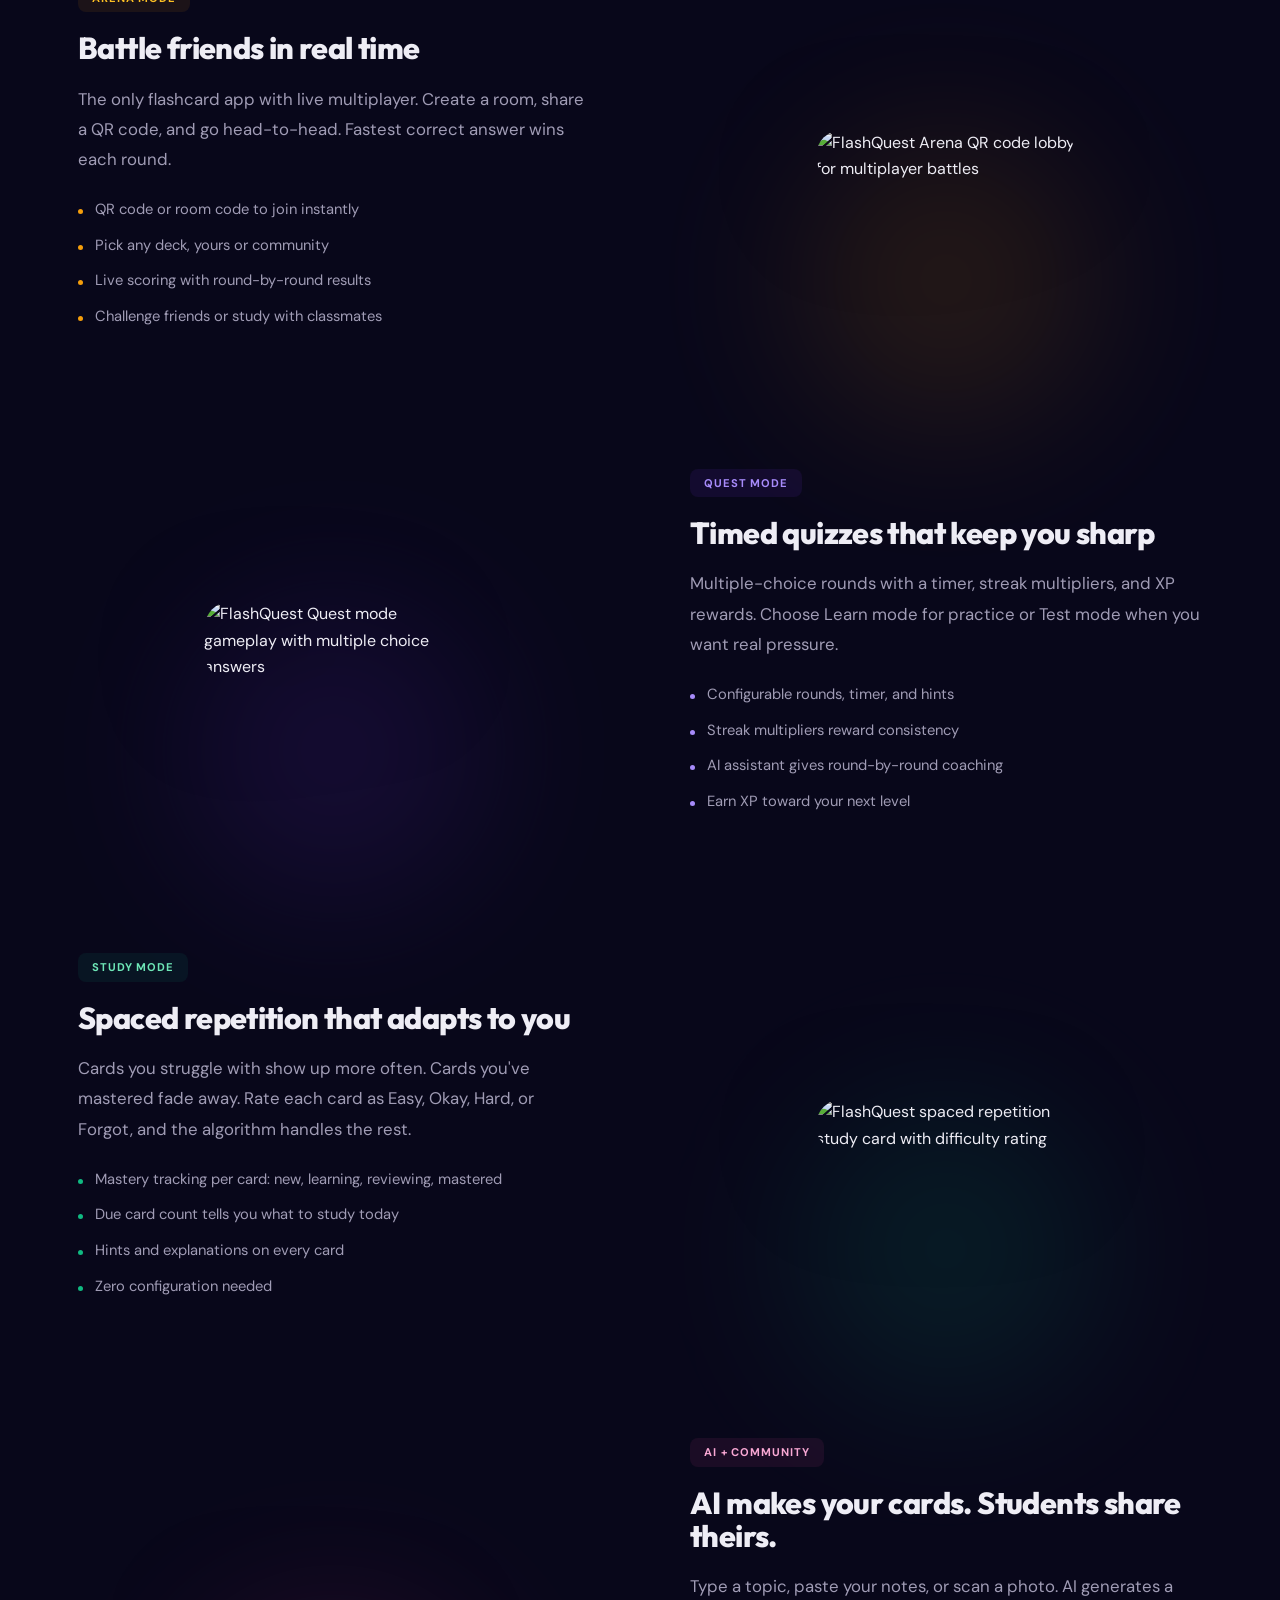
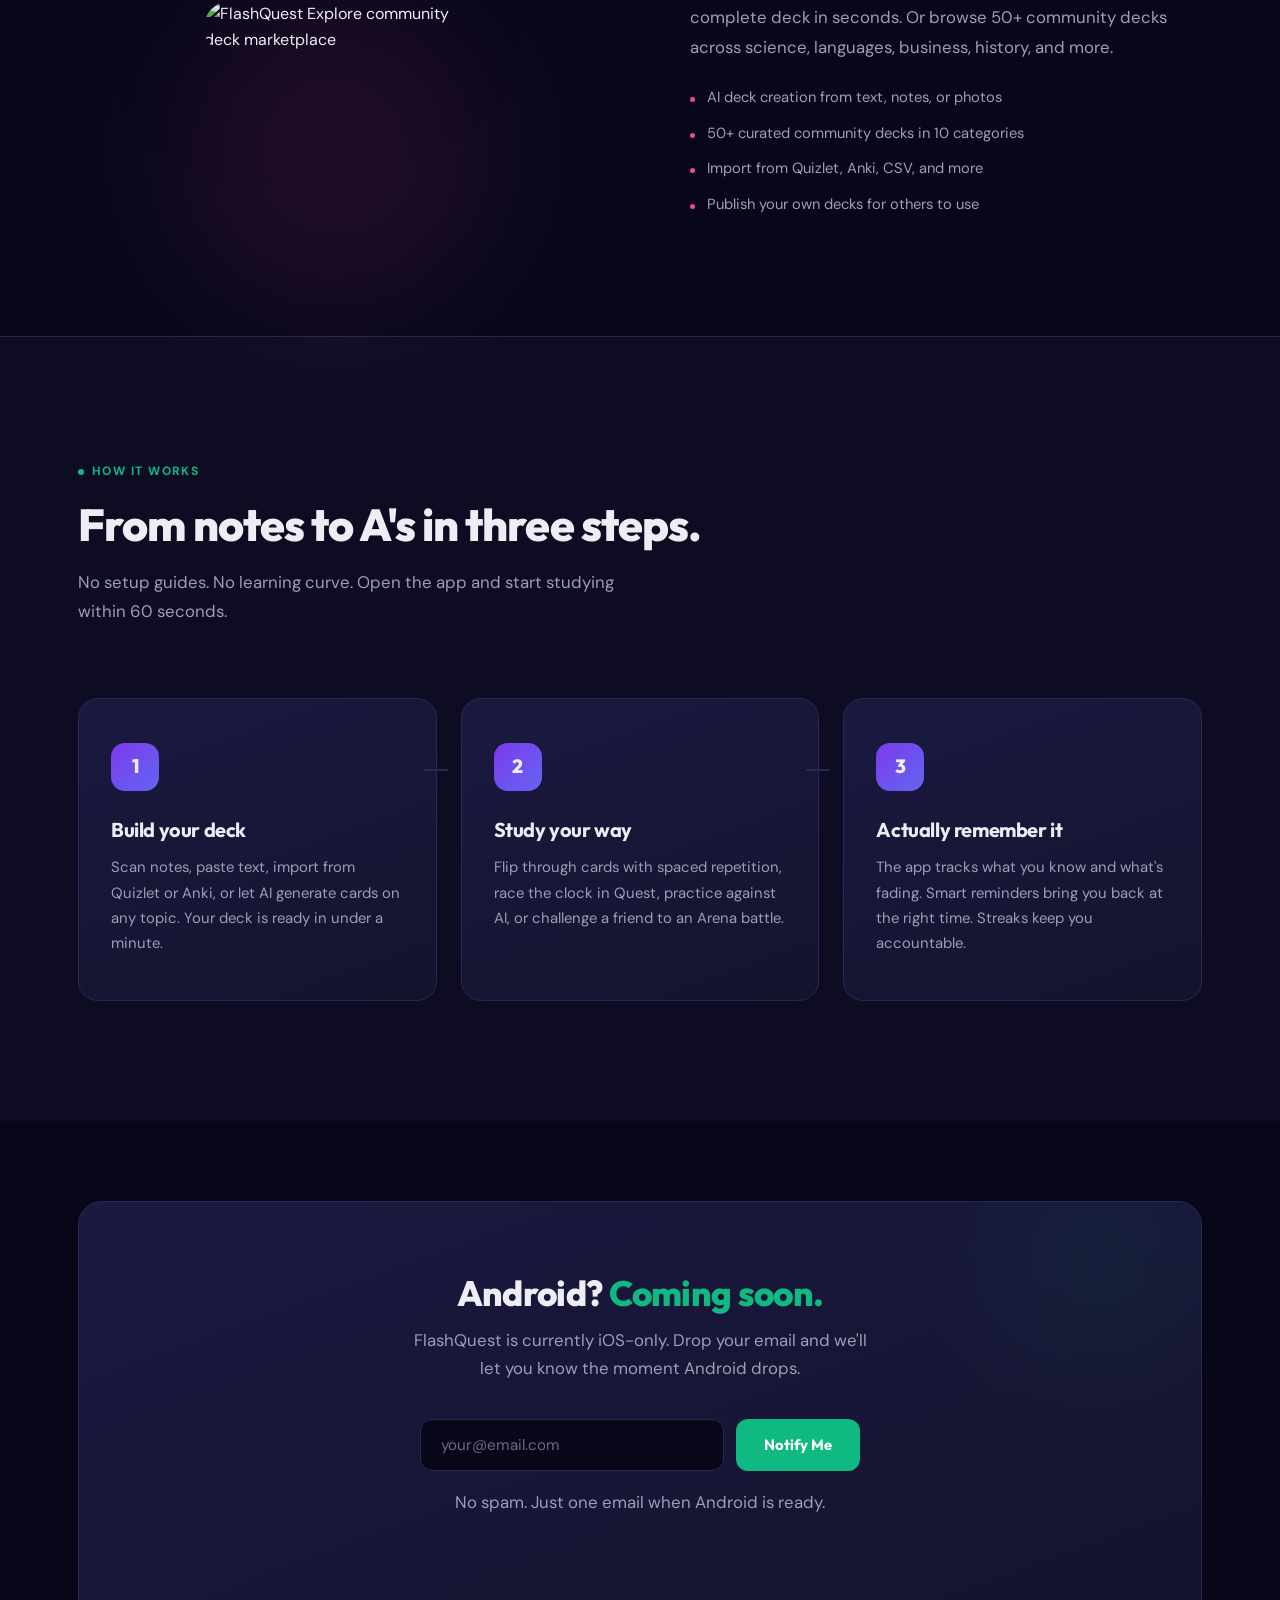
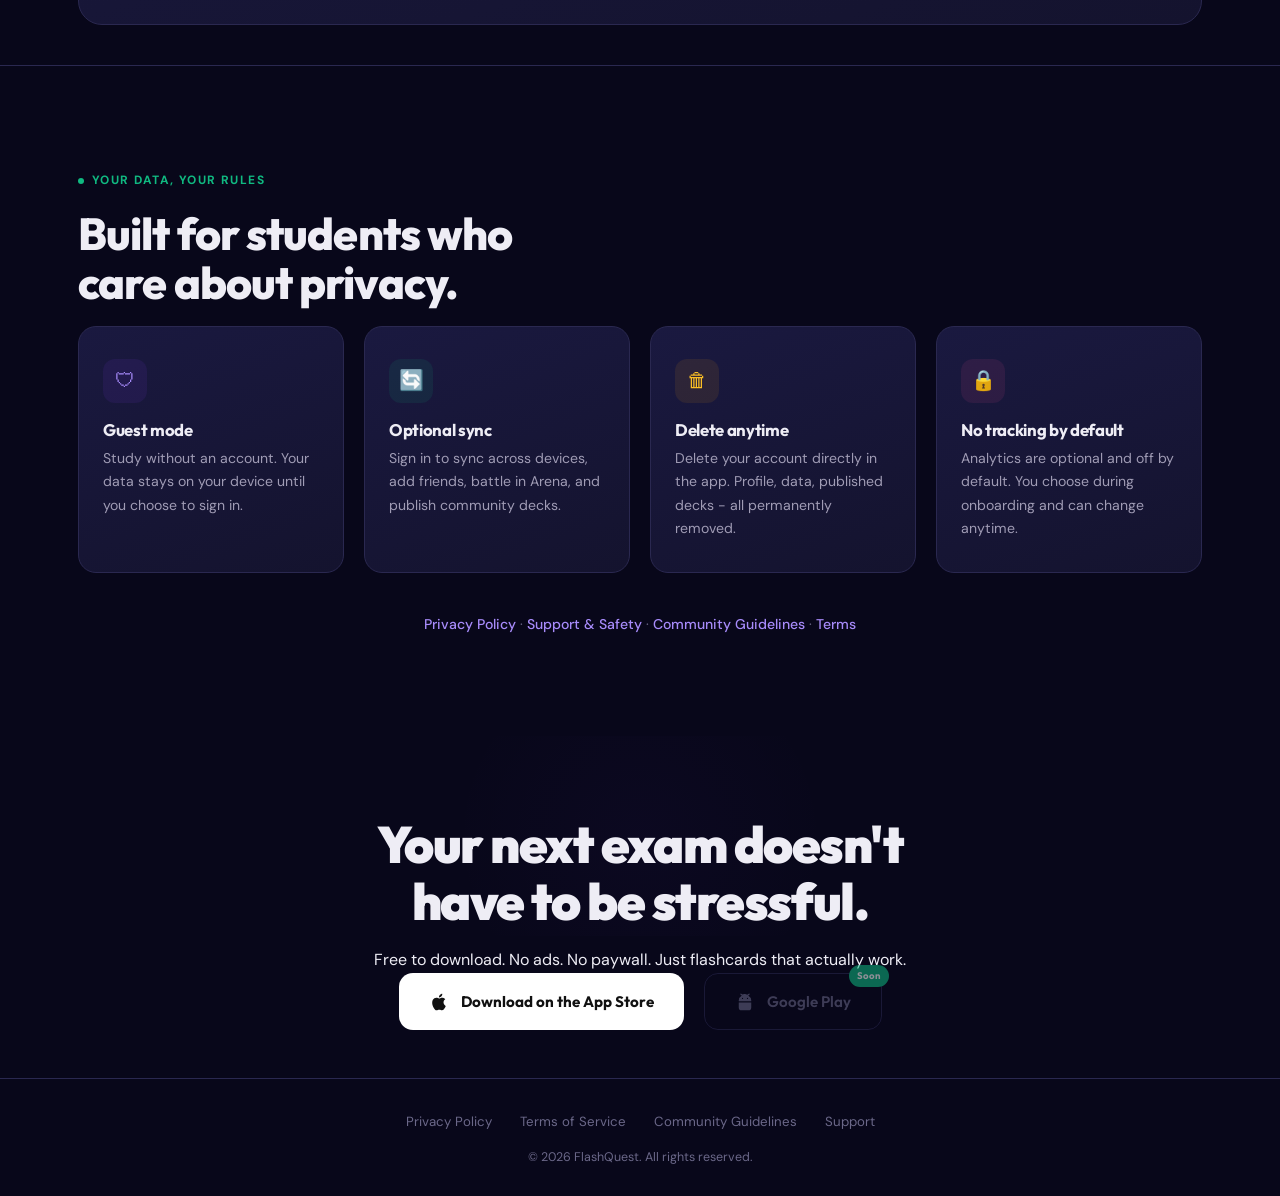
==== commit 09905432: "Add files via upload" ====
--- a/index.html
+++ b/index.html
@@ -1,231 +1,550 @@
 <!DOCTYPE html>
 <html lang="en">
 <head>
-  <meta charset="UTF-8">
-  <meta name="viewport" content="width=device-width, initial-scale=1.0">
-  <title>FlashQuest — Remember Everything, Study Less</title>
-  <meta name="description" content="FlashQuest builds your flashcard decks with AI and uses spaced repetition so you retain more in less time. Quests, friend battles, and 20 levels make studying addictive. Available on iOS.">
-  <meta name="keywords" content="flashcards, study app, spaced repetition, AI flashcards, quiz app, study tools, flashcard maker, exam prep">
-  <meta property="og:title" content="FlashQuest — Remember Everything, Study Less">
-  <meta property="og:description" content="AI builds your decks. Spaced repetition makes stuff stick. Quests and battles make it fun. Available on iOS.">
-  <meta property="og:type" content="website">
-  <meta property="og:url" content="https://flashquest.net">
-  <meta name="twitter:card" content="summary_large_image">
-  <script src="theme.js"></script>
-  <link rel="preconnect" href="https://fonts.googleapis.com">
-  <link rel="preconnect" href="https://fonts.gstatic.com" crossorigin>
-  <link href="https://fonts.googleapis.com/css2?family=DM+Sans:ital,opsz,wght@0,9..40,400;0,9..40,500;0,9..40,600;0,9..40,700;0,9..40,800;1,9..40,400&display=swap" rel="stylesheet">
-  <link rel="stylesheet" href="styles.css">
+<meta charset="UTF-8">
+<meta name="viewport" content="width=device-width, initial-scale=1.0">
+<title>FlashQuest - AI Flashcards, Study Games & Multiplayer Battles</title>
+<meta name="description" content="Turn studying into a game. AI creates your flashcards. Spaced repetition makes them stick. Battle friends in real-time Arena mode. Free for iOS.">
+<meta name="keywords" content="flashcard app, AI flashcards, study app, spaced repetition, multiplayer study, flashcard battle, exam prep, college study">
+<meta name="theme-color" content="#08071A">
+<link rel="canonical" href="https://flashquest.net">
+<meta property="og:title" content="FlashQuest - AI Flashcards & Multiplayer Study Battles">
+<meta property="og:description" content="The only flashcard app where you can battle friends in real-time. AI creates your cards. Spaced repetition makes them stick.">
+<meta property="og:url" content="https://flashquest.net">
+<meta property="og:type" content="website">
+<meta name="twitter:card" content="summary_large_image">
+<meta name="twitter:title" content="FlashQuest - Study Smarter, Battle Friends">
+<link rel="preconnect" href="https://fonts.googleapis.com">
+<link rel="preconnect" href="https://fonts.gstatic.com" crossorigin>
+<link href="https://fonts.googleapis.com/css2?family=Outfit:wght@300;400;500;600;700;800;900&family=DM+Sans:ital,opsz,wght@0,9..40,300;0,9..40,400;0,9..40,500;0,9..40,600;1,9..40,400&display=swap" rel="stylesheet">
+<script type="application/ld+json">{"@context":"https://schema.org","@type":"MobileApplication","name":"FlashQuest: AI Flashcards","operatingSystem":"iOS","applicationCategory":"EducationApplication","offers":{"@type":"Offer","price":"0","priceCurrency":"USD"},"description":"AI-powered flashcard app with spaced repetition, multiplayer battles, and gamified study modes.","url":"https://flashquest.net","downloadUrl":"https://apps.apple.com/app/id6760952587"}</script>
+<style>
+*,*::before,*::after{margin:0;padding:0;box-sizing:border-box}
+:root{
+  --bg:#08071A;--bg2:#0D0C22;--bg3:#14132E;
+  --surface:#1A1940;--surface2:#221F4A;
+  --primary:#7C3AED;--primary-light:#A78BFA;--primary-glow:#7C3AED25;
+  --indigo:#6366F1;--green:#10B981;--orange:#F59E0B;--pink:#EC4899;
+  --text:#EEEDF5;--text2:#A09CB5;--text3:#6B6889;
+  --border:#2A2850;
+}
+html{scroll-behavior:smooth}
+body{font-family:'DM Sans',system-ui,sans-serif;background:var(--bg);color:var(--text);overflow-x:hidden;-webkit-font-smoothing:antialiased;line-height:1.65}
+h1,h2,h3,h4,h5,h6{font-family:'Outfit',sans-serif;line-height:1.1;letter-spacing:-.02em}
+a{color:inherit;text-decoration:none}
+img{display:block;max-width:100%}
+.wrap{max-width:1180px;margin:0 auto;padding:0 28px}
+
+/* ─── NAV ─── */
+.nav{position:fixed;top:0;left:0;right:0;z-index:999;padding:16px 0;transition:all .4s}
+.nav.scrolled{background:rgba(8,7,26,.92);backdrop-filter:blur(24px);-webkit-backdrop-filter:blur(24px);border-bottom:1px solid var(--border);padding:10px 0}
+.nav-inner{display:flex;align-items:center;justify-content:space-between}
+.logo{font-family:'Outfit',sans-serif;font-weight:800;font-size:1.4rem;display:flex;align-items:center;gap:10px;color:var(--text)}
+.logo-mark{width:32px;height:32px;border-radius:9px;background:linear-gradient(135deg,var(--primary),var(--indigo));display:grid;place-items:center}
+.logo-mark svg{width:18px;height:18px}
+.nav-r{display:flex;align-items:center;gap:28px}
+.nav-r a{color:var(--text2);font-size:.88rem;font-weight:500;transition:color .25s}
+.nav-r a:hover{color:var(--text)}
+.nav-dl{background:var(--primary);color:#fff!important;padding:9px 22px;border-radius:100px;font-weight:600;font-size:.85rem;transition:transform .2s,box-shadow .2s}
+.nav-dl:hover{transform:translateY(-1px);box-shadow:0 6px 24px #7C3AED50}
+
+/* ─── HERO ─── */
+.hero{padding:160px 0 100px;position:relative;overflow:hidden}
+.hero-bg{position:absolute;inset:0;pointer-events:none;overflow:hidden}
+.hero-orb{position:absolute;border-radius:50%;filter:blur(120px);opacity:.35;animation:drift 20s ease-in-out infinite}
+.hero-orb.o1{width:600px;height:600px;background:#7C3AED;top:-200px;left:-100px;animation-delay:0s}
+.hero-orb.o2{width:500px;height:500px;background:#6366F1;top:-100px;right:-150px;animation-delay:-7s}
+.hero-orb.o3{width:400px;height:400px;background:#10B981;bottom:-200px;left:30%;animation-delay:-14s}
+@keyframes drift{0%,100%{transform:translate(0,0) scale(1)}33%{transform:translate(30px,-20px) scale(1.05)}66%{transform:translate(-20px,30px) scale(.95)}}
+.hero-grain{position:absolute;inset:0;background:url("data:image/svg+xml,%3Csvg viewBox='0 0 256 256' xmlns='http://www.w3.org/2000/svg'%3E%3Cfilter id='n'%3E%3CfeTurbulence type='fractalNoise' baseFrequency='0.9' numOctaves='4' stitchTiles='stitch'/%3E%3C/filter%3E%3Crect width='100%25' height='100%25' filter='url(%23n)' opacity='0.04'/%3E%3C/svg%3E");opacity:.5;pointer-events:none}
+.hero-grid{display:grid;grid-template-columns:1fr 1fr;gap:60px;align-items:center;position:relative;z-index:1}
+.hero-content{max-width:540px}
+.hero-pill{display:inline-flex;align-items:center;gap:8px;padding:6px 18px 6px 8px;border-radius:100px;background:var(--primary-glow);border:1px solid #7C3AED30;font-size:.8rem;font-weight:600;color:var(--primary-light);margin-bottom:28px}
+.hero-pill-dot{width:8px;height:8px;border-radius:50%;background:var(--green);box-shadow:0 0 8px var(--green);animation:pulse 2s ease infinite}
+@keyframes pulse{0%,100%{opacity:1}50%{opacity:.4}}
+.hero h1{font-size:clamp(2.8rem,5.5vw,4.2rem);font-weight:900;margin-bottom:24px;letter-spacing:-.035em}
+.hero h1 em{font-style:normal;background:linear-gradient(135deg,var(--green),#34D399);-webkit-background-clip:text;-webkit-text-fill-color:transparent;background-clip:text}
+.hero-sub{font-size:1.15rem;color:var(--text2);margin-bottom:40px;max-width:440px;line-height:1.75}
+.hero-btns{display:flex;gap:14px;flex-wrap:wrap;margin-bottom:48px}
+.btn-main{display:inline-flex;align-items:center;gap:10px;padding:15px 30px;background:linear-gradient(135deg,var(--primary),#6D28D9);color:#fff;border-radius:14px;font-family:'Outfit',sans-serif;font-weight:700;font-size:1rem;border:none;cursor:pointer;transition:transform .25s,box-shadow .25s}
+.btn-main:hover{transform:translateY(-2px);box-shadow:0 12px 40px #7C3AED40}
+.btn-main svg{width:18px;height:18px}
+.btn-ghost{display:inline-flex;align-items:center;gap:8px;padding:15px 28px;background:transparent;color:var(--text2);border:1px solid var(--border);border-radius:14px;font-family:'Outfit',sans-serif;font-weight:600;font-size:1rem;cursor:pointer;transition:all .25s}
+.btn-ghost:hover{border-color:var(--text3);color:var(--text)}
+.hero-note{color:var(--text3);font-size:.88rem;font-weight:500;letter-spacing:.02em}
+.hero-visual{display:flex;justify-content:center;position:relative}
+.hero-phones{display:flex;gap:0;align-items:flex-end;position:relative}
+.hero-phone{border-radius:20px;filter:drop-shadow(0 24px 48px rgba(0,0,0,.5))}
+.hero-phone.center{width:280px;z-index:3;animation:heroFloat 7s ease-in-out infinite}
+.hero-phone.left{width:220px;z-index:2;transform:translateX(30px) rotate(-4deg);opacity:.7;animation:heroFloat 7s ease-in-out infinite;animation-delay:-2.3s}
+.hero-phone.right{width:220px;z-index:2;transform:translateX(-30px) rotate(4deg);opacity:.7;animation:heroFloat 7s ease-in-out infinite;animation-delay:-4.6s}
+@keyframes heroFloat{0%,100%{transform:translateY(0)}50%{transform:translateY(-14px)}}
+.hero-phone.left{animation-name:heroFloatLeft}
+.hero-phone.right{animation-name:heroFloatRight}
+@keyframes heroFloatLeft{0%,100%{transform:translateX(30px) rotate(-4deg) translateY(0)}50%{transform:translateX(30px) rotate(-4deg) translateY(-10px)}}
+@keyframes heroFloatRight{0%,100%{transform:translateX(-30px) rotate(4deg) translateY(0)}50%{transform:translateX(-30px) rotate(4deg) translateY(-10px)}}
+
+/* ─── METRICS ─── */
+.metrics{padding:56px 0;border-top:1px solid var(--border);border-bottom:1px solid var(--border);background:var(--bg2)}
+.metrics-grid{display:grid;grid-template-columns:repeat(4,1fr);gap:20px}
+.metric{text-align:center;padding:16px}
+.metric-val{font-family:'Outfit',sans-serif;font-size:2.4rem;font-weight:800;margin-bottom:4px}
+.metric-label{font-size:.85rem;color:var(--text2);font-weight:500}
+.metric:nth-child(1) .metric-val{color:var(--indigo)}
+.metric:nth-child(2) .metric-val{color:var(--green)}
+.metric:nth-child(3) .metric-val{color:var(--orange)}
+.metric:nth-child(4) .metric-val{color:var(--pink)}
+
+/* ─── SECTION HEADINGS ─── */
+.sec-tag{display:inline-flex;align-items:center;gap:8px;font-size:.75rem;font-weight:700;text-transform:uppercase;letter-spacing:.12em;margin-bottom:18px}
+.sec-tag .dot{width:6px;height:6px;border-radius:50%}
+.sec-h{font-size:clamp(2rem,3.8vw,2.8rem);font-weight:800;margin-bottom:18px;max-width:680px}
+.sec-p{color:var(--text2);font-size:1.05rem;max-width:560px;margin-bottom:72px;line-height:1.75}
+
+/* ─── FEATURES ─── */
+.features{padding:120px 0}
+.feat{display:grid;grid-template-columns:1fr 1fr;gap:100px;align-items:center;margin-bottom:140px}
+.feat:last-child{margin-bottom:0}
+.feat.flip{direction:rtl}
+.feat.flip>*{direction:ltr}
+.feat-tag{display:inline-block;padding:5px 14px;border-radius:8px;font-size:.7rem;font-weight:700;text-transform:uppercase;letter-spacing:.08em;margin-bottom:20px}
+.feat-tag.purple{background:#7C3AED18;color:var(--primary-light)}
+.feat-tag.orange{background:#F59E0B15;color:#FBBF24}
+.feat-tag.green{background:#10B98115;color:#6EE7B7}
+.feat-tag.pink{background:#EC489915;color:#F9A8D4}
+.feat-text h3{font-size:1.9rem;font-weight:800;margin-bottom:18px}
+.feat-text p{color:var(--text2);font-size:1.05rem;line-height:1.8;margin-bottom:24px}
+.feat-list{list-style:none;display:flex;flex-direction:column;gap:12px}
+.feat-list li{display:flex;align-items:baseline;gap:12px;color:var(--text2);font-size:.92rem;line-height:1.6}
+.feat-list li::before{content:'';flex-shrink:0;width:5px;height:5px;border-radius:50%;margin-top:8px}
+.feat.f-arena .feat-list li::before{background:var(--orange)}
+.feat.f-quest .feat-list li::before{background:var(--primary-light)}
+.feat.f-study .feat-list li::before{background:var(--green)}
+.feat.f-community .feat-list li::before{background:var(--pink)}
+.feat-img{display:flex;justify-content:center;position:relative}
+.feat-img img{width:260px;border-radius:28px;filter:drop-shadow(0 20px 60px rgba(0,0,0,.6));transition:transform .5s cubic-bezier(.22,1,.36,1)}
+.feat-img:hover img{transform:translateY(-8px) scale(1.02)}
+.feat-glow{position:absolute;width:300px;height:300px;border-radius:50%;filter:blur(80px);opacity:.12;z-index:-1}
+.feat.f-arena .feat-glow{background:var(--orange)}
+.feat.f-quest .feat-glow{background:var(--primary)}
+.feat.f-study .feat-glow{background:var(--green)}
+.feat.f-community .feat-glow{background:var(--pink)}
+
+/* ─── HOW IT WORKS ─── */
+.how{padding:120px 0;background:var(--bg2);border-top:1px solid var(--border)}
+.steps{display:grid;grid-template-columns:repeat(3,1fr);gap:24px;margin-top:72px}
+.step{background:linear-gradient(160deg,var(--surface),var(--bg3));border:1px solid var(--border);border-radius:20px;padding:44px 32px;position:relative;transition:transform .4s,border-color .4s}
+.step:hover{transform:translateY(-6px);border-color:#7C3AED40}
+.step-n{width:48px;height:48px;border-radius:14px;background:linear-gradient(135deg,var(--primary),var(--indigo));display:grid;place-items:center;font-family:'Outfit',sans-serif;font-weight:800;font-size:1.2rem;margin-bottom:28px}
+.step h3{font-size:1.25rem;font-weight:700;margin-bottom:14px}
+.step p{color:var(--text2);font-size:.93rem;line-height:1.7}
+.step-line{position:absolute;top:70px;right:-12px;width:24px;height:2px;background:var(--border)}
+.step:last-child .step-line{display:none}
+
+/* ─── TRUST ─── */
+.trust{padding:100px 0;border-top:1px solid var(--border)}
+.trust-grid{display:grid;grid-template-columns:repeat(4,1fr);gap:20px;margin-bottom:40px}
+.trust-item{background:linear-gradient(160deg,var(--surface),var(--bg3));border:1px solid var(--border);border-radius:18px;padding:32px 24px;transition:transform .4s,border-color .4s}
+.trust-item:hover{transform:translateY(-4px);border-color:#7C3AED30}
+.trust-icon{width:44px;height:44px;border-radius:12px;display:grid;place-items:center;font-size:20px;margin-bottom:18px}
+.trust-item h3{font-size:1.05rem;font-weight:700;margin-bottom:8px}
+.trust-item p{color:var(--text2);font-size:.88rem;line-height:1.65}
+.trust-links{text-align:center;color:var(--text3);font-size:.88rem}
+.trust-links a{color:var(--primary-light);font-weight:500;transition:color .2s}
+.trust-links a:hover{color:#C4B5FD}
+
+/* ─── WAITLIST ─── */
+.waitlist{padding:80px 0 40px}
+.wl-card{background:linear-gradient(160deg,var(--surface),var(--bg3));border:1px solid var(--border);border-radius:24px;padding:72px 48px;text-align:center;position:relative;overflow:hidden}
+.wl-card::before{content:'';position:absolute;top:-120px;right:-80px;width:360px;height:360px;background:radial-gradient(circle,#10B98110,transparent 70%);pointer-events:none}
+.wl-card h2{font-size:2.2rem;font-weight:800;margin-bottom:14px}
+.wl-card h2 em{font-style:normal;color:var(--green)}
+.wl-card>p{color:var(--text2);font-size:1.05rem;margin-bottom:36px;max-width:460px;margin-left:auto;margin-right:auto}
+.wl-form{display:flex;gap:12px;max-width:440px;margin:0 auto}
+.wl-form input{flex:1;padding:15px 20px;background:var(--bg);border:1px solid var(--border);border-radius:12px;color:var(--text);font-size:.95rem;font-family:'DM Sans',sans-serif;outline:none;transition:border-color .3s}
+.wl-form input::placeholder{color:var(--text3)}
+.wl-form input:focus{border-color:var(--green)}
+.wl-form button{padding:15px 28px;background:var(--green);color:#fff;border:none;border-radius:12px;font-weight:700;font-family:'Outfit',sans-serif;font-size:.93rem;cursor:pointer;white-space:nowrap;transition:transform .2s,box-shadow .2s}
+.wl-form button:hover{transform:translateY(-2px);box-shadow:0 8px 24px #10B98130}
+.wl-note{color:var(--text3);font-size:.78rem;margin-top:18px}
+
+/* ─── FINAL CTA ─── */
+.cta{padding:80px 0 32px;text-align:center;position:relative}
+.cta-glow{position:absolute;top:0;left:50%;transform:translateX(-50%);width:500px;height:200px;background:radial-gradient(circle,#7C3AED08,transparent 70%);pointer-events:none}
+.cta h2{font-size:clamp(2.2rem,4.5vw,3.2rem);font-weight:900;margin-bottom:18px;letter-spacing:-.03em}
+.cta>p{color:var(--text2);font-size:1.1rem;margin-bottom:40px;max-width:480px;margin-left:auto;margin-right:auto}
+.cta-btns{display:flex;gap:20px;justify-content:center;flex-wrap:wrap;margin-bottom:16px}
+.store-ios{display:inline-flex;align-items:center;gap:12px;padding:15px 30px;background:#fff;color:#111;border-radius:14px;font-family:'Outfit',sans-serif;font-weight:700;font-size:.95rem;transition:transform .2s}
+.store-ios:hover{transform:translateY(-2px)}
+.store-ios svg{width:20px;height:20px}
+.store-android{display:inline-flex;align-items:center;gap:12px;padding:15px 30px;border:1px solid var(--border);border-radius:14px;color:var(--text3);font-family:'Outfit',sans-serif;font-weight:600;font-size:.95rem;opacity:.55;cursor:default;position:relative}
+.soon-pill{position:absolute;top:-9px;right:-8px;background:var(--green);color:#fff;font-size:.6rem;padding:3px 8px;border-radius:100px;font-weight:700;letter-spacing:.02em}
+.store-android svg{width:20px;height:20px}
+
+/* ─── FOOTER ─── */
+.footer{border-top:1px solid var(--border);padding:32px 0 28px;text-align:center}
+.footer-links{display:flex;gap:28px;justify-content:center;flex-wrap:wrap;margin-bottom:14px}
+.footer-links a{color:var(--text3);font-size:.83rem;transition:color .2s}
+.footer-links a:hover{color:var(--text2)}
+.footer-copy{color:var(--text3);font-size:.78rem}
+
+/* ─── ANIMATIONS ─── */
+[data-reveal]{opacity:0;transform:translateY(32px);transition:opacity 1s cubic-bezier(.22,1,.36,1),transform 1s cubic-bezier(.22,1,.36,1)}
+[data-reveal].in{opacity:1;transform:translateY(0)}
+[data-reveal="d1"]{transition-delay:.25s}
+[data-reveal="d2"]{transition-delay:.5s}
+[data-reveal="d3"]{transition-delay:.75s}
+[data-reveal="d4"]{transition-delay:1s}
+
+/* ─── RESPONSIVE ─── */
+@media(max-width:960px){
+  .hero-grid{grid-template-columns:1fr;text-align:center;gap:48px}
+  .hero-content{max-width:100%;margin:0 auto}
+  .hero-sub{margin-left:auto;margin-right:auto}
+  .hero-btns{justify-content:center}
+  .hero-note{text-align:center}
+  .hero-phone.left,.hero-phone.right{display:none}
+  .hero-phone.center{width:260px}
+  .feat{grid-template-columns:1fr;gap:48px;text-align:center;margin-bottom:100px}
+  .feat.flip{direction:ltr}
+  .feat-img{order:-1}
+  .feat-img img{width:220px}
+  .steps{grid-template-columns:1fr;max-width:440px;margin-left:auto;margin-right:auto}
+  .step-line{display:none}
+  .sec-p{margin-left:auto;margin-right:auto}
+  .trust-grid{grid-template-columns:repeat(2,1fr)}
+  .nav-r .nav-link{display:none}
+}
+@media(max-width:640px){
+  .hero{padding:130px 0 60px}
+  .hero h1{font-size:2.3rem}
+  .metrics-grid{grid-template-columns:repeat(2,1fr)}
+  .features{padding:80px 0}
+  .feat{margin-bottom:80px}
+  .wl-card{padding:48px 24px}
+  .wl-form{flex-direction:column}
+  .btn-main,.btn-ghost{padding:13px 24px;font-size:.93rem}
+}
+</style>
 </head>
-<body class="landing-page">
-
-  <!-- ── Hero ── -->
-  <section class="hero">
-    <nav class="site-nav hero-nav" aria-label="Main navigation">
-      <a href="index.html" class="brand">FlashQuest</a>
-      <div class="nav-links">
-        <a href="#features">Features</a>
-        <a href="#how-it-works">How It Works</a>
-        <a href="support.html">Support</a>
-        <button class="theme-toggle" onclick="toggleTheme()" aria-label="Toggle theme">☀️</button>
+<body>
+
+<nav class="nav">
+<div class="wrap nav-inner">
+  <a href="/" class="logo">
+    <div class="logo-mark"><svg viewBox="0 0 20 20" fill="none"><path d="M5 6h10M5 10h7M5 14h10" stroke="#fff" stroke-width="2" stroke-linecap="round"/></svg></div>
+    FlashQuest
+  </a>
+  <div class="nav-r">
+    <a href="#features" class="nav-link">Features</a>
+    <a href="#how" class="nav-link">How It Works</a>
+    <a href="https://flashquest.net/support.html" class="nav-link">Support</a>
+    <a href="https://apps.apple.com/app/id6760952587" class="nav-dl">Download</a>
+  </div>
+</div>
+</nav>
+
+<!-- ─── HERO ─── -->
+<section class="hero">
+  <div class="hero-bg">
+    <div class="hero-orb o1"></div>
+    <div class="hero-orb o2"></div>
+    <div class="hero-orb o3"></div>
+    <div class="hero-grain"></div>
+  </div>
+  <div class="wrap">
+    <div class="hero-grid">
+      <div class="hero-content">
+        <div class="hero-pill" data-reveal>
+          <span class="hero-pill-dot"></span>
+          Free on iOS
+        </div>
+        <h1 data-reveal="d1">Study less.<br>Remember <em>everything</em>.</h1>
+        <p class="hero-sub" data-reveal="d2">AI builds your flashcards. Spaced repetition makes them stick. And when you're ready to prove it, battle your friends in real time.</p>
+        <div class="hero-btns" data-reveal="d3">
+          <a href="https://apps.apple.com/app/id6760952587" class="btn-main">
+            <svg viewBox="0 0 24 24" fill="currentColor"><path d="M18.71 19.5C17.88 20.74 17 21.95 15.66 21.97C14.32 21.99 13.89 21.18 12.37 21.18C10.84 21.18 10.37 21.95 9.1 21.99C7.79 22.03 6.8 20.68 5.96 19.47C4.25 16.97 2.94 12.45 4.7 9.39C5.57 7.87 7.13 6.91 8.82 6.88C10.1 6.86 11.32 7.75 12.11 7.75C12.89 7.75 14.37 6.68 15.92 6.84C16.57 6.87 18.39 7.1 19.56 8.82C19.47 8.88 17.39 10.1 17.41 12.63C17.44 15.65 20.06 16.66 20.09 16.67C20.06 16.74 19.67 18.11 18.71 19.5ZM13 3.5C13.73 2.67 14.94 2.04 15.94 2C16.07 3.17 15.6 4.35 14.9 5.19C14.21 6.04 13.07 6.7 11.95 6.61C11.8 5.46 12.36 4.26 13 3.5Z"/></svg>
+            Download for iOS
+          </a>
+          <a href="#features" class="btn-ghost">See how it works</a>
+        </div>
+        <p class="hero-note" data-reveal="d4">Free. No ads. No account required to start.</p>
       </div>
-    </nav>
-
-    <div class="hero-content">
-      <div class="hero-badge">Available on iOS</div>
-      <h1 class="hero-title">Remember everything.<br>Study less.</h1>
-      <p class="hero-subtitle">FlashQuest builds your decks with AI and shows you cards right before you'd forget them. Add quests, friend battles, and a leveling system, and studying stops feeling like studying.</p>
-      <div class="hero-actions">
-        <a href="#download" class="hero-cta">Download Free</a>
-        <a href="#features" class="hero-secondary">See How It Works</a>
-      </div>
-      <div class="hero-stats">
-        <div class="hero-stat">
-          <span class="hero-stat-number">4</span>
-          <span class="hero-stat-label">Study Modes</span>
-        </div>
-        <div class="hero-stat-divider"></div>
-        <div class="hero-stat">
-          <span class="hero-stat-number">20</span>
-          <span class="hero-stat-label">Levels to Climb</span>
-        </div>
-        <div class="hero-stat-divider"></div>
-        <div class="hero-stat">
-          <span class="hero-stat-number">10</span>
-          <span class="hero-stat-label">Decks Included</span>
+      <div class="hero-visual" data-reveal="d2">
+        <div class="hero-phones">
+          <img src="images/hero-arena.png" alt="FlashQuest Arena battle mode" class="hero-phone left" loading="eager" width="220">
+          <img src="images/hero-home.png" alt="FlashQuest home screen" class="hero-phone center" loading="eager" width="280">
+          <img src="images/hero-quest.png" alt="FlashQuest Quest mode" class="hero-phone right" loading="eager" width="220">
         </div>
       </div>
     </div>
-    <div class="hero-fade"></div>
-  </section>
-
-  <!-- ── Features ── -->
-  <section class="features-section" id="features">
-    <div class="section-container">
-      <p class="section-eyebrow">Why students switch to FlashQuest</p>
-      <h2 class="section-title">Less time studying. Better grades.</h2>
-      <p class="section-subtitle">Every feature exists to help you retain more in less time. No fluff, no busywork, no wasted sessions.</p>
-
-      <div class="features-grid">
-        <div class="feature-card">
-          <div class="feature-icon" style="background: rgba(139,92,246,0.1);">
-            <svg width="24" height="24" viewBox="0 0 24 24" fill="none" stroke="#8B5CF6" stroke-width="2" stroke-linecap="round" stroke-linejoin="round"><path d="M12 3l1.912 5.813a2 2 0 001.272 1.272L21 12l-5.813 1.912a2 2 0 00-1.272 1.272L12 21l-1.912-5.813a2 2 0 00-1.272-1.272L3 12l5.813-1.912a2 2 0 001.272-1.272L12 3z"/></svg>
-          </div>
-          <h3>Notes to flashcards in seconds</h3>
-          <p>Snap a photo of your notes or paste any text. AI builds a full deck for you. Stop spending hours typing cards one by one.</p>
-        </div>
-
-        <div class="feature-card">
-          <div class="feature-icon" style="background: rgba(16,185,129,0.1);">
-            <svg width="24" height="24" viewBox="0 0 24 24" fill="none" stroke="#10B981" stroke-width="2" stroke-linecap="round" stroke-linejoin="round"><path d="M12 8v4l3 3"/><circle cx="12" cy="12" r="10"/></svg>
-          </div>
-          <h3>You only review what you're about to forget</h3>
-          <p>The app tracks what you know and what's slipping. Cards show up at the exact right time so you retain more with fewer reps.</p>
-        </div>
-
-        <div class="feature-card">
-          <div class="feature-icon" style="background: rgba(245,158,11,0.1);">
-            <svg width="24" height="24" viewBox="0 0 24 24" fill="none" stroke="#F59E0B" stroke-width="2" stroke-linecap="round" stroke-linejoin="round"><polygon points="13 2 3 14 12 14 11 22 21 10 12 10 13 2"/></svg>
-          </div>
-          <h3>Quests that make you want to keep going</h3>
-          <p>Timed rounds, streak multipliers, and scoring turn review sessions into something you look forward to instead of dread.</p>
-        </div>
-
-        <div class="feature-card">
-          <div class="feature-icon" style="background: rgba(239,68,68,0.1);">
-            <svg width="24" height="24" viewBox="0 0 24 24" fill="none" stroke="#EF4444" stroke-width="2" stroke-linecap="round" stroke-linejoin="round"><path d="M14.5 2H6a2 2 0 00-2 2v16a2 2 0 002 2h12a2 2 0 002-2V7.5L14.5 2z"/><polyline points="14 2 14 8 20 8"/><line x1="16" y1="13" x2="8" y2="13"/><line x1="16" y1="17" x2="8" y2="17"/><polyline points="10 9 9 9 8 9"/></svg>
-          </div>
-          <h3>Challenge your friends, beat their scores</h3>
-          <p>Pick a deck, challenge a friend, and compete on the same questions. Knowing someone's watching makes you actually study.</p>
-        </div>
-
-        <div class="feature-card">
-          <div class="feature-icon" style="background: rgba(59,130,246,0.1);">
-            <svg width="24" height="24" viewBox="0 0 24 24" fill="none" stroke="#3B82F6" stroke-width="2" stroke-linecap="round" stroke-linejoin="round"><circle cx="12" cy="12" r="10"/><path d="M2 12h20"/><path d="M12 2a15.3 15.3 0 014 10 15.3 15.3 0 01-4 10 15.3 15.3 0 01-4-10 15.3 15.3 0 014-10z"/></svg>
-          </div>
-          <h3>Download decks other students already made</h3>
-          <p>Browse the community marketplace, find decks for your exact class, and start studying in one tap. Or publish your own.</p>
-        </div>
-
-        <div class="feature-card">
-          <div class="feature-icon" style="background: rgba(168,85,247,0.1);">
-            <svg width="24" height="24" viewBox="0 0 24 24" fill="none" stroke="#A855F7" stroke-width="2" stroke-linecap="round" stroke-linejoin="round"><path d="M22 12h-4l-3 9L9 3l-3 9H2"/></svg>
-          </div>
-          <h3>Watch yourself improve, session by session</h3>
-          <p>20 levels, daily streaks, achievements, and a study heatmap. You can actually see your knowledge growing over time.</p>
-        </div>
-      </div>
-    </div>
-  </section>
-
-  <!-- ── How It Works ── -->
-  <section class="how-section" id="how-it-works">
-    <div class="section-container">
-      <p class="section-eyebrow">How it works</p>
-      <h2 class="section-title">From notes to A's in three steps.</h2>
-      <p class="section-subtitle">No setup guides. No learning curve. Open the app and start.</p>
-
-      <div class="steps-grid">
-        <div class="step-card">
-          <div class="step-number">1</div>
-          <h3>Build your deck</h3>
-          <p>Scan your handwritten notes, paste a lecture transcript, import a spreadsheet, or just type. Your cards are ready in under a minute.</p>
-        </div>
-        <div class="step-connector"></div>
-        <div class="step-card">
-          <div class="step-number">2</div>
-          <h3>Study the way that fits you</h3>
-          <p>Flip through cards at your own pace, race against the clock in Quest mode, or challenge a friend and compare scores.</p>
-        </div>
-        <div class="step-connector"></div>
-        <div class="step-card">
-          <div class="step-number">3</div>
-          <h3>Actually remember it</h3>
-          <p>The app tracks what you know and what's fading. It brings cards back at the perfect moment so you stop re-reading and start retaining.</p>
-        </div>
-      </div>
-    </div>
-  </section>
-
-  <!-- ── Download CTA ── -->
-  <section class="download-section" id="download">
-    <div class="section-container">
-      <h2 class="download-title">Your next exam doesn't have to be stressful.</h2>
-      <p class="download-subtitle">Free to download. No ads.</p>
-      <div class="download-buttons">
-        <a href="https://apps.apple.com/app/id6760952587" class="store-badge ios-badge" aria-label="Download on the App Store" target="_blank" rel="noopener">
-          <svg width="20" height="24" viewBox="0 0 17 20" fill="#fff"><path d="M13.545 10.239c-.022-2.234 1.823-3.305 1.906-3.358-1.037-1.518-2.652-1.726-3.228-1.751-1.373-.14-2.683.81-3.38.81-.697 0-1.774-.79-2.916-.768C4.24 5.198 2.67 6.08 1.8 7.502.025 10.397 1.344 14.695 3.047 17.03c.852 1.143 1.868 2.427 3.202 2.381 1.284-.051 1.769-.83 3.32-.83 1.553 0 1.987.83 3.341.804 1.382-.024 2.258-1.166 3.098-2.316.977-1.329 1.379-2.615 1.402-2.682-.03-.013-2.688-1.032-2.716-4.098l-.149-.05zM11.03 3.46c.709-.859 1.187-2.051 1.057-3.24-1.022.042-2.261.681-2.995 1.54-.658.762-1.234 1.978-1.08 3.146 1.14.089 2.304-.58 3.018-1.446z"/></svg>
-          <div>
-            <small>Download on the</small>
-            <span>App Store</span>
-          </div>
-        </a>
-        <div class="android-wrapper">
-          <button class="store-badge android-badge" aria-label="Google Play - Coming Soon" onclick="var e=document.getElementById('a-toast');if(e)return;var t=document.createElement('div');t.id='a-toast';t.style.cssText='position:fixed;bottom:32px;left:50%;transform:translateX(-50%);background:linear-gradient(135deg,#1e1b4b,#312e81);color:#fff;padding:18px 32px;border-radius:16px;font-size:15px;font-weight:700;font-family:DM Sans,sans-serif;z-index:9999;border:1px solid rgba(129,140,248,0.3);box-shadow:0 8px 32px rgba(0,0,0,0.4);text-align:center;animation:toastIn 0.3s ease';t.textContent='Android version coming soon! Currently iOS only.';document.body.appendChild(t);setTimeout(function(){t.style.animation='toastOut 0.3s ease forwards';setTimeout(function(){t.remove()},300)},3000);">
-            <svg width="20" height="22" viewBox="0 0 24 24" fill="currentColor"><path d="M3.609 1.814L13.792 12 3.61 22.186a.996.996 0 0 1-.61-.92V2.734a1 1 0 0 1 .609-.92zm10.89 10.893l2.302 2.302-10.937 6.333 8.635-8.635zm3.199-3.198l2.807 1.626a1 1 0 0 1 0 1.73l-2.808 1.626L15.206 12l2.492-2.491zM5.864 2.658L16.8 8.99l-2.3 2.3-8.636-8.632z"/></svg>
-            <div>
-              <small>Get it on</small>
-              <span>Google Play</span>
-            </div>
-          </button>
-          <span class="coming-soon-tag">Coming Soon</span>
-        </div>
-      </div>
-    </div>
-  </section>
-
-  <!-- ── Resources (existing hub cards) ── -->
-  <section class="resources-section" id="resources">
-    <div class="section-container">
-      <p class="section-eyebrow">Resources</p>
-      <h2 class="section-title">Legal & Support</h2>
-
-      <div class="hub-grid resources-grid">
-        <a href="privacy.html" class="hub-card">
-          <div class="card-icon" aria-hidden="true">&#x1F6E1;&#xFE0F;</div>
-          <h2>Privacy Policy</h2>
-          <p>How FlashQuest collects, uses, and protects your information.</p>
-        </a>
-        <a href="terms.html" class="hub-card">
-          <div class="card-icon" aria-hidden="true">&#x1F4C4;</div>
-          <h2>Terms of Service</h2>
-          <p>The terms that govern your use of FlashQuest.</p>
-        </a>
-        <a href="support.html" class="hub-card">
-          <div class="card-icon" aria-hidden="true">&#x1F4AC;</div>
-          <h2>Support</h2>
-          <p>Get help, report bugs, or reach the FlashQuest team.</p>
-        </a>
-      </div>
-    </div>
-  </section>
-
-  <footer class="site-footer">
-    <div class="footer-inner">
-      <div class="footer-links">
-        <a href="privacy.html">Privacy Policy</a>
-        <a href="terms.html">Terms of Service</a>
-        <a href="support.html">Support</a>
-      </div>
-      <p class="copyright">&copy; 2026 FlashQuest. All rights reserved.</p>
-    </div>
-  </footer>
-
-
-  <script>
-    function toggleTheme() {
-      var t = document.documentElement.getAttribute('data-theme');
-      var n = t === 'dark' ? 'light' : 'dark';
-      document.documentElement.setAttribute('data-theme', n);
-      localStorage.setItem('fq-theme', n);
-      var btn = document.querySelector('.theme-toggle');
-      if (btn) btn.textContent = n === 'dark' ? '\u2600\ufe0f' : '\ud83c\udf19';
+  </div>
+</section>
+
+<!-- ─── METRICS ─── -->
+<section class="metrics">
+<div class="wrap">
+  <div class="metrics-grid">
+    <div class="metric" data-reveal><div class="metric-val">4</div><div class="metric-label">Study Modes</div></div>
+    <div class="metric" data-reveal="d1"><div class="metric-val">50+</div><div class="metric-label">Community Decks</div></div>
+    <div class="metric" data-reveal="d2"><div class="metric-val">20</div><div class="metric-label">Levels to Climb</div></div>
+    <div class="metric" data-reveal="d3"><div class="metric-val">0</div><div class="metric-label">Ads. Ever.</div></div>
+  </div>
+</div>
+</section>
+
+<!-- ─── FEATURES ─── -->
+<section class="features" id="features">
+<div class="wrap">
+  <div class="sec-tag" data-reveal><span class="dot" style="background:var(--primary-light)"></span> <span style="color:var(--primary-light)">Features</span></div>
+  <h2 class="sec-h" data-reveal>Four ways to study.<br>All of them actually work.</h2>
+  <p class="sec-p" data-reveal>Flashcards don't have to be boring. FlashQuest gives you spaced repetition, timed quizzes, AI practice, and head-to-head battles.</p>
+
+  <!-- Arena -->
+  <div class="feat f-arena" data-reveal>
+    <div class="feat-text">
+      <span class="feat-tag orange">Arena Mode</span>
+      <h3>Battle friends in real time</h3>
+      <p>The only flashcard app with live multiplayer. Create a room, share a QR code, and go head-to-head. Fastest correct answer wins each round.</p>
+      <ul class="feat-list">
+        <li>QR code or room code to join instantly</li>
+        <li>Pick any deck, yours or community</li>
+        <li>Live scoring with round-by-round results</li>
+        <li>Challenge friends or study with classmates</li>
+      </ul>
+    </div>
+    <div class="feat-img"><div class="feat-glow"></div><img src="images/feat-qr.png" alt="FlashQuest Arena QR code lobby for multiplayer battles" loading="lazy" width="260"></div>
+  </div>
+
+  <!-- Quest -->
+  <div class="feat f-quest flip" data-reveal>
+    <div class="feat-text">
+      <span class="feat-tag purple">Quest Mode</span>
+      <h3>Timed quizzes that keep you sharp</h3>
+      <p>Multiple-choice rounds with a timer, streak multipliers, and XP rewards. Choose Learn mode for practice or Test mode when you want real pressure.</p>
+      <ul class="feat-list">
+        <li>Configurable rounds, timer, and hints</li>
+        <li>Streak multipliers reward consistency</li>
+        <li>AI assistant gives round-by-round coaching</li>
+        <li>Earn XP toward your next level</li>
+      </ul>
+    </div>
+    <div class="feat-img"><div class="feat-glow"></div><img src="images/feat-quest-play.png" alt="FlashQuest Quest mode gameplay with multiple choice answers" loading="lazy" width="260"></div>
+  </div>
+
+  <!-- Study -->
+  <div class="feat f-study" data-reveal>
+    <div class="feat-text">
+      <span class="feat-tag green">Study Mode</span>
+      <h3>Spaced repetition that adapts to you</h3>
+      <p>Cards you struggle with show up more often. Cards you've mastered fade away. Rate each card as Easy, Okay, Hard, or Forgot, and the algorithm handles the rest.</p>
+      <ul class="feat-list">
+        <li>Mastery tracking per card: new, learning, reviewing, mastered</li>
+        <li>Due card count tells you what to study today</li>
+        <li>Hints and explanations on every card</li>
+        <li>Zero configuration needed</li>
+      </ul>
+    </div>
+    <div class="feat-img"><div class="feat-glow"></div><img src="images/feat-study.png" alt="FlashQuest spaced repetition study card with difficulty rating" loading="lazy" width="260"></div>
+  </div>
+
+  <!-- Community -->
+  <div class="feat f-community flip" data-reveal>
+    <div class="feat-text">
+      <span class="feat-tag pink">AI + Community</span>
+      <h3>AI makes your cards. Students share theirs.</h3>
+      <p>Type a topic, paste your notes, or scan a photo. AI generates a complete deck in seconds. Or browse 50+ community decks across science, languages, business, history, and more.</p>
+      <ul class="feat-list">
+        <li>AI deck creation from text, notes, or photos</li>
+        <li>50+ curated community decks in 10 categories</li>
+        <li>Import from Quizlet, Anki, CSV, and more</li>
+        <li>Publish your own decks for others to use</li>
+      </ul>
+    </div>
+    <div class="feat-img"><div class="feat-glow"></div><img src="images/feat-explore.png" alt="FlashQuest Explore community deck marketplace" loading="lazy" width="260"></div>
+  </div>
+</div>
+</section>
+
+<!-- ─── HOW IT WORKS ─── -->
+<section class="how" id="how">
+<div class="wrap">
+  <div class="sec-tag" data-reveal><span class="dot" style="background:var(--green)"></span> <span style="color:var(--green)">How It Works</span></div>
+  <h2 class="sec-h" data-reveal>From notes to A's in three steps.</h2>
+  <p class="sec-p" data-reveal>No setup guides. No learning curve. Open the app and start studying within 60 seconds.</p>
+
+  <div class="steps">
+    <div class="step" data-reveal>
+      <div class="step-n">1</div>
+      <h3>Build your deck</h3>
+      <p>Scan notes, paste text, import from Quizlet or Anki, or let AI generate cards on any topic. Your deck is ready in under a minute.</p>
+      <div class="step-line"></div>
+    </div>
+    <div class="step" data-reveal="d1">
+      <div class="step-n">2</div>
+      <h3>Study your way</h3>
+      <p>Flip through cards with spaced repetition, race the clock in Quest, practice against AI, or challenge a friend to an Arena battle.</p>
+      <div class="step-line"></div>
+    </div>
+    <div class="step" data-reveal="d2">
+      <div class="step-n">3</div>
+      <h3>Actually remember it</h3>
+      <p>The app tracks what you know and what's fading. Smart reminders bring you back at the right time. Streaks keep you accountable.</p>
+    </div>
+  </div>
+</div>
+</section>
+
+<!-- ─── ANDROID WAITLIST ─── -->
+<section class="waitlist" id="android">
+<div class="wrap">
+  <div class="wl-card" data-reveal>
+    <h2>Android? <em>Coming soon.</em></h2>
+    <p>FlashQuest is currently iOS-only. Drop your email and we'll let you know the moment Android drops.</p>
+    <form class="wl-form" onsubmit="handleWaitlist(event)">
+      <input type="email" placeholder="your@email.com" required aria-label="Email for Android waitlist">
+      <button type="submit">Notify Me</button>
+    </form>
+    <p class="wl-note">No spam. Just one email when Android is ready.</p>
+  </div>
+</div>
+</section>
+
+<!-- ─── TRUST ─── -->
+<section class="trust" id="trust">
+<div class="wrap">
+  <div class="sec-tag" data-reveal><span class="dot" style="background:var(--green)"></span> <span style="color:var(--green)">Your data, your rules</span></div>
+  <h2 class="sec-h" data-reveal>Built for students who<br>care about privacy.</h2>
+  <div class="trust-grid">
+    <div class="trust-item" data-reveal>
+      <div class="trust-icon" style="background:#7C3AED18;color:#A78BFA">&#x1f6e1;</div>
+      <h3>Guest mode</h3>
+      <p>Study without an account. Your data stays on your device until you choose to sign in.</p>
+    </div>
+    <div class="trust-item" data-reveal="d1">
+      <div class="trust-icon" style="background:#10B98118;color:#6EE7B7">&#x1f504;</div>
+      <h3>Optional sync</h3>
+      <p>Sign in to sync across devices, add friends, battle in Arena, and publish community decks.</p>
+    </div>
+    <div class="trust-item" data-reveal="d2">
+      <div class="trust-icon" style="background:#F59E0B18;color:#FBBF24">&#x1f5d1;</div>
+      <h3>Delete anytime</h3>
+      <p>Delete your account directly in the app. Profile, data, published decks - all permanently removed.</p>
+    </div>
+    <div class="trust-item" data-reveal="d3">
+      <div class="trust-icon" style="background:#EC489918;color:#F9A8D4">&#x1f512;</div>
+      <h3>No tracking by default</h3>
+      <p>Analytics are optional and off by default. You choose during onboarding and can change anytime.</p>
+    </div>
+  </div>
+  <p class="trust-links" data-reveal><a href="privacy.html">Privacy Policy</a> &middot; <a href="support.html">Support & Safety</a> &middot; <a href="community.html">Community Guidelines</a> &middot; <a href="terms.html">Terms</a></p>
+</div>
+</section>
+
+<!-- ─── FINAL CTA ─── -->
+<section class="cta" id="download">
+<div class="wrap">
+  <div class="cta-glow"></div>
+  <h2 data-reveal>Your next exam doesn't<br>have to be stressful.</h2>
+  <p data-reveal>Free to download. No ads. No paywall. Just flashcards that actually work.</p>
+  <div class="cta-btns" data-reveal>
+    <a href="https://apps.apple.com/app/id6760952587" class="store-ios">
+      <svg viewBox="0 0 24 24" fill="currentColor"><path d="M18.71 19.5C17.88 20.74 17 21.95 15.66 21.97C14.32 21.99 13.89 21.18 12.37 21.18C10.84 21.18 10.37 21.95 9.1 21.99C7.79 22.03 6.8 20.68 5.96 19.47C4.25 16.97 2.94 12.45 4.7 9.39C5.57 7.87 7.13 6.91 8.82 6.88C10.1 6.86 11.32 7.75 12.11 7.75C12.89 7.75 14.37 6.68 15.92 6.84C16.57 6.87 18.39 7.1 19.56 8.82C19.47 8.88 17.39 10.1 17.41 12.63C17.44 15.65 20.06 16.66 20.09 16.67C20.06 16.74 19.67 18.11 18.71 19.5ZM13 3.5C13.73 2.67 14.94 2.04 15.94 2C16.07 3.17 15.6 4.35 14.9 5.19C14.21 6.04 13.07 6.7 11.95 6.61C11.8 5.46 12.36 4.26 13 3.5Z"/></svg>
+      Download on the App Store
+    </a>
+    <div class="store-android">
+      <svg viewBox="0 0 24 24" fill="currentColor"><path d="M17.523 2.233a.75.75 0 0 0-1.046-.206l-1.894 1.263A7.466 7.466 0 0 0 12 2.5c-.93 0-1.823.17-2.643.482L7.523 2.027a.75.75 0 0 0-.84 1.243l1.47.98A7.577 7.577 0 0 0 4.5 10.25V11h15v-.75a7.577 7.577 0 0 0-3.654-5.997l1.47-.98a.75.75 0 0 0 .207-1.04ZM9 8.5a.75.75 0 1 1 0-1.5.75.75 0 0 1 0 1.5Zm6 0a.75.75 0 1 1 0-1.5.75.75 0 0 1 0 1.5Z"/><path d="M4.5 12.5v6A3.5 3.5 0 0 0 8 22h8a3.5 3.5 0 0 0 3.5-3.5v-6h-15Z"/></svg>
+      Google Play
+      <span class="soon-pill">Soon</span>
+    </div>
+  </div>
+</div>
+</section>
+
+<footer class="footer">
+<div class="wrap">
+  <div class="footer-links">
+    <a href="https://flashquest.net/privacy.html">Privacy Policy</a>
+    <a href="https://flashquest.net/terms.html">Terms of Service</a>
+    <a href="https://flashquest.net/community.html">Community Guidelines</a>
+    <a href="https://flashquest.net/support.html">Support</a>
+  </div>
+  <p class="footer-copy">&copy; 2026 FlashQuest. All rights reserved.</p>
+</div>
+</footer>
+
+<script>
+// Scroll reveal with staggered children
+const io = new IntersectionObserver((entries) => {
+  entries.forEach(e => {
+    if (e.isIntersecting) {
+      e.target.classList.add('in');
+      // Stagger children inside feature rows
+      const children = e.target.querySelectorAll('.feat-tag, .feat-text h3, .feat-text p, .feat-list li');
+      children.forEach((child, i) => {
+        child.style.opacity = '0';
+        child.style.transform = 'translateY(18px)';
+        child.style.transition = `opacity .7s ${i * .18 + .3}s cubic-bezier(.22,1,.36,1), transform .7s ${i * .18 + .3}s cubic-bezier(.22,1,.36,1)`;
+        requestAnimationFrame(() => requestAnimationFrame(() => {
+          child.style.opacity = '1';
+          child.style.transform = 'translateY(0)';
+        }));
+      });
     }
-    (function() {
-      var t = document.documentElement.getAttribute('data-theme') || 'dark';
-      var btn = document.querySelector('.theme-toggle');
-      if (btn) btn.textContent = t === 'dark' ? '\u2600\ufe0f' : '\ud83c\udf19';
-    })();
-  </script>
+  });
+}, { threshold: 0.06, rootMargin: '0px 0px -40px 0px' });
+document.querySelectorAll('[data-reveal]').forEach(el => io.observe(el));
+
+// Nav scroll state
+let ticking = false;
+window.addEventListener('scroll', () => {
+  if (!ticking) { requestAnimationFrame(() => {
+    document.querySelector('.nav').classList.toggle('scrolled', window.scrollY > 60);
+    ticking = false;
+  }); ticking = true; }
+});
+
+// Waitlist - saves to Supabase
+async function handleWaitlist(e) {
+  e.preventDefault();
+  const inp = e.target.querySelector('input');
+  const btn = e.target.querySelector('button');
+  const email = inp.value.trim();
+  if (!email) return;
+
+  btn.textContent = 'Saving...';
+  btn.disabled = true;
+
+  try {
+    const res = await fetch('https://jzmijoxkcunyjkdpohvj.supabase.co/rest/v1/android_waitlist', {
+      method: 'POST',
+      headers: {
+        'apikey': 'sb_publishable_VMGcr1fDD4rl7lP8VnYwEg___4uGMLP',
+        'Content-Type': 'application/json',
+        'Prefer': 'return=minimal'
+      },
+      body: JSON.stringify({ email: email, source: 'website' })
+    });
+
+    if (res.ok || res.status === 201) {
+      btn.textContent = "You're in!";
+      btn.style.background = '#059669';
+      inp.value = '';
+    } else if (res.status === 409) {
+      btn.textContent = 'Already signed up!';
+      btn.style.background = '#059669';
+      inp.value = '';
+    } else {
+      btn.textContent = 'Try again';
+      btn.style.background = '#EF4444';
+    }
+  } catch {
+    btn.textContent = 'Try again';
+    btn.style.background = '#EF4444';
+  }
+
+  setTimeout(() => { btn.textContent = 'Notify Me'; btn.style.background = ''; btn.disabled = false; }, 3000);
+}
+</script>
 </body>
 </html>
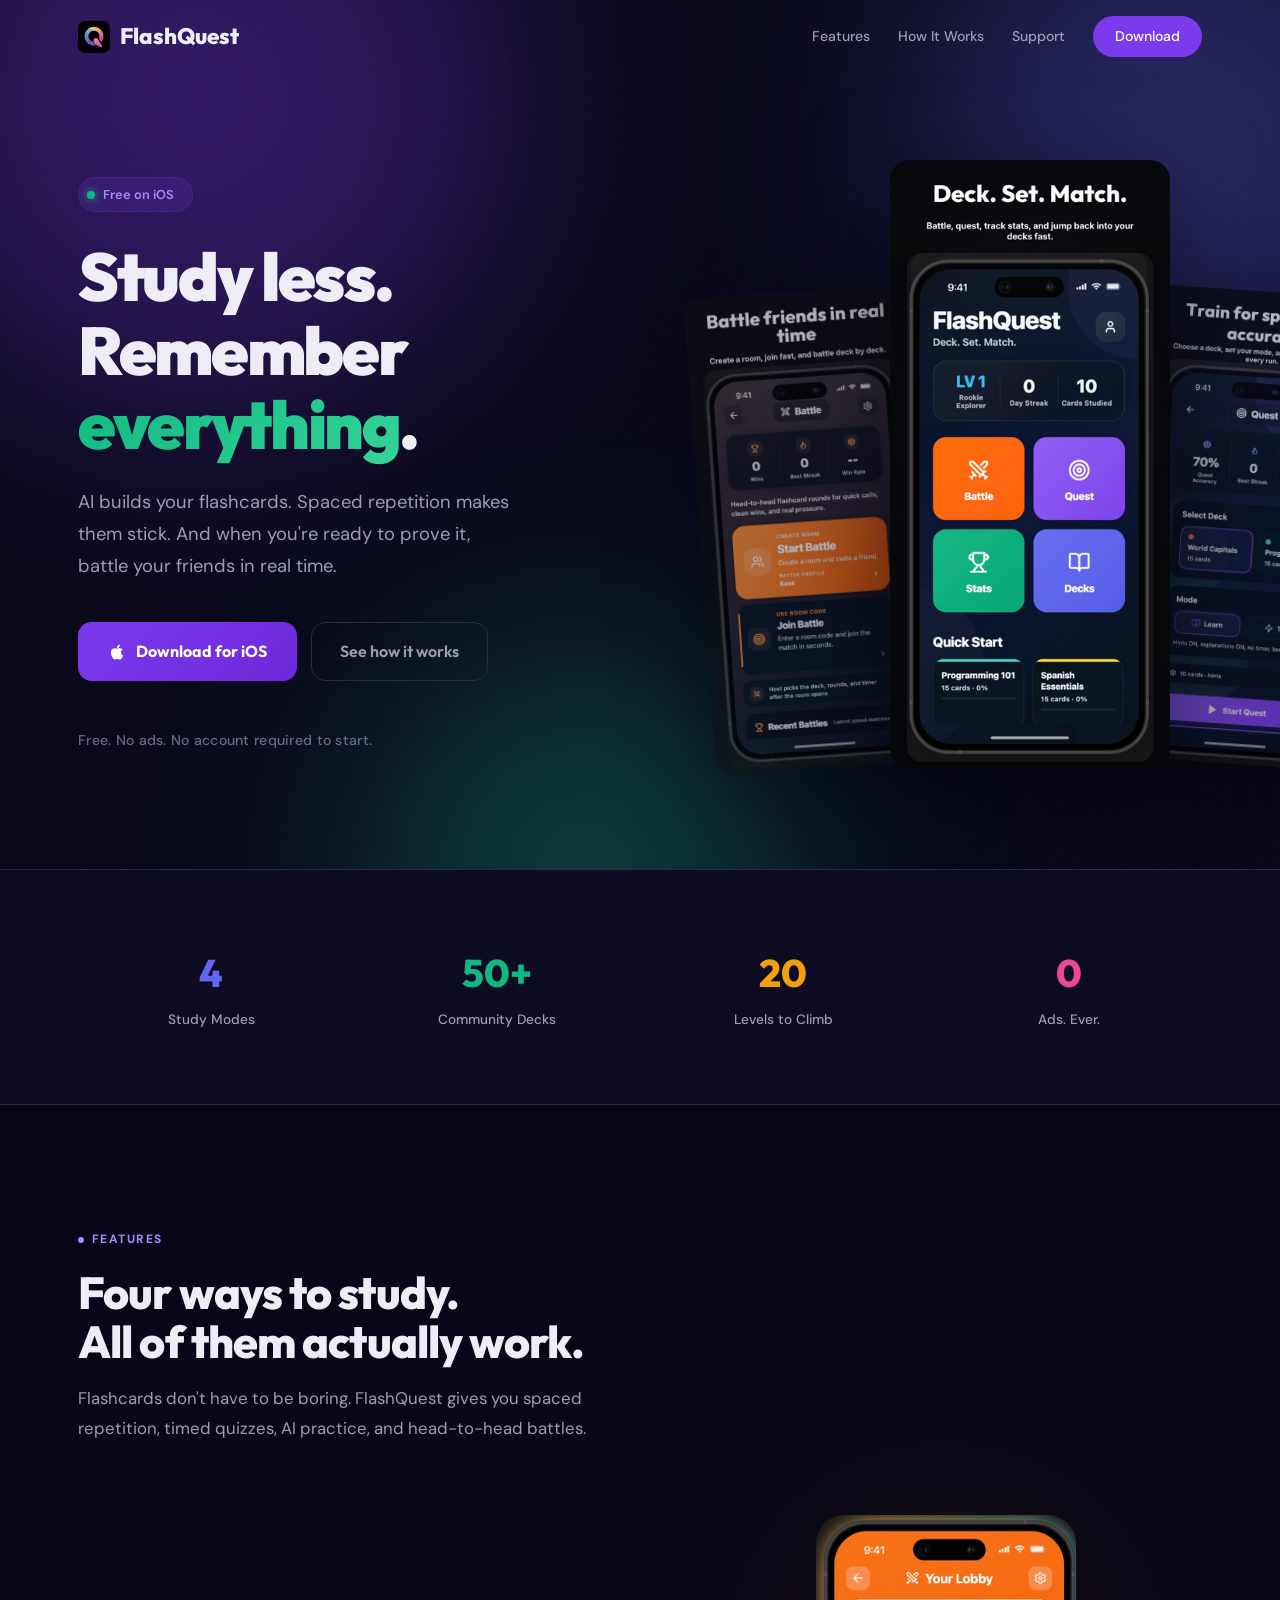
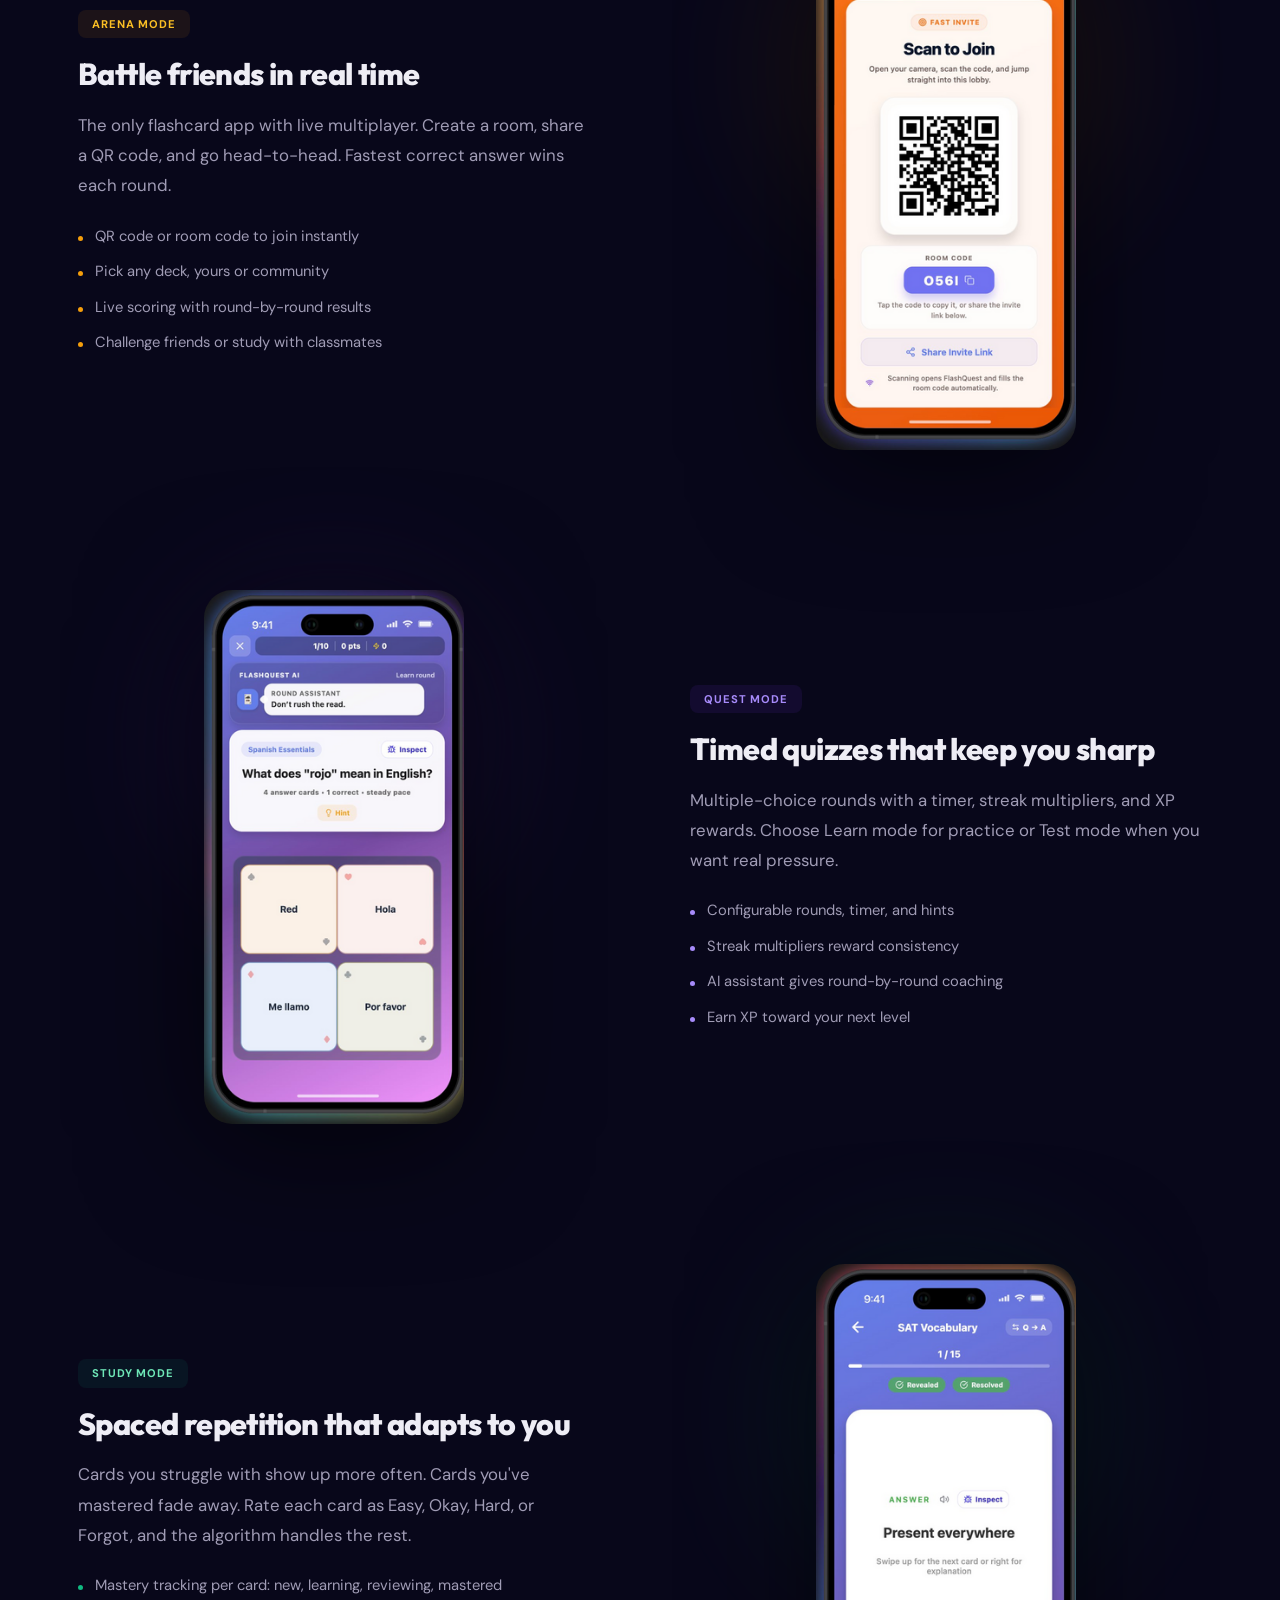
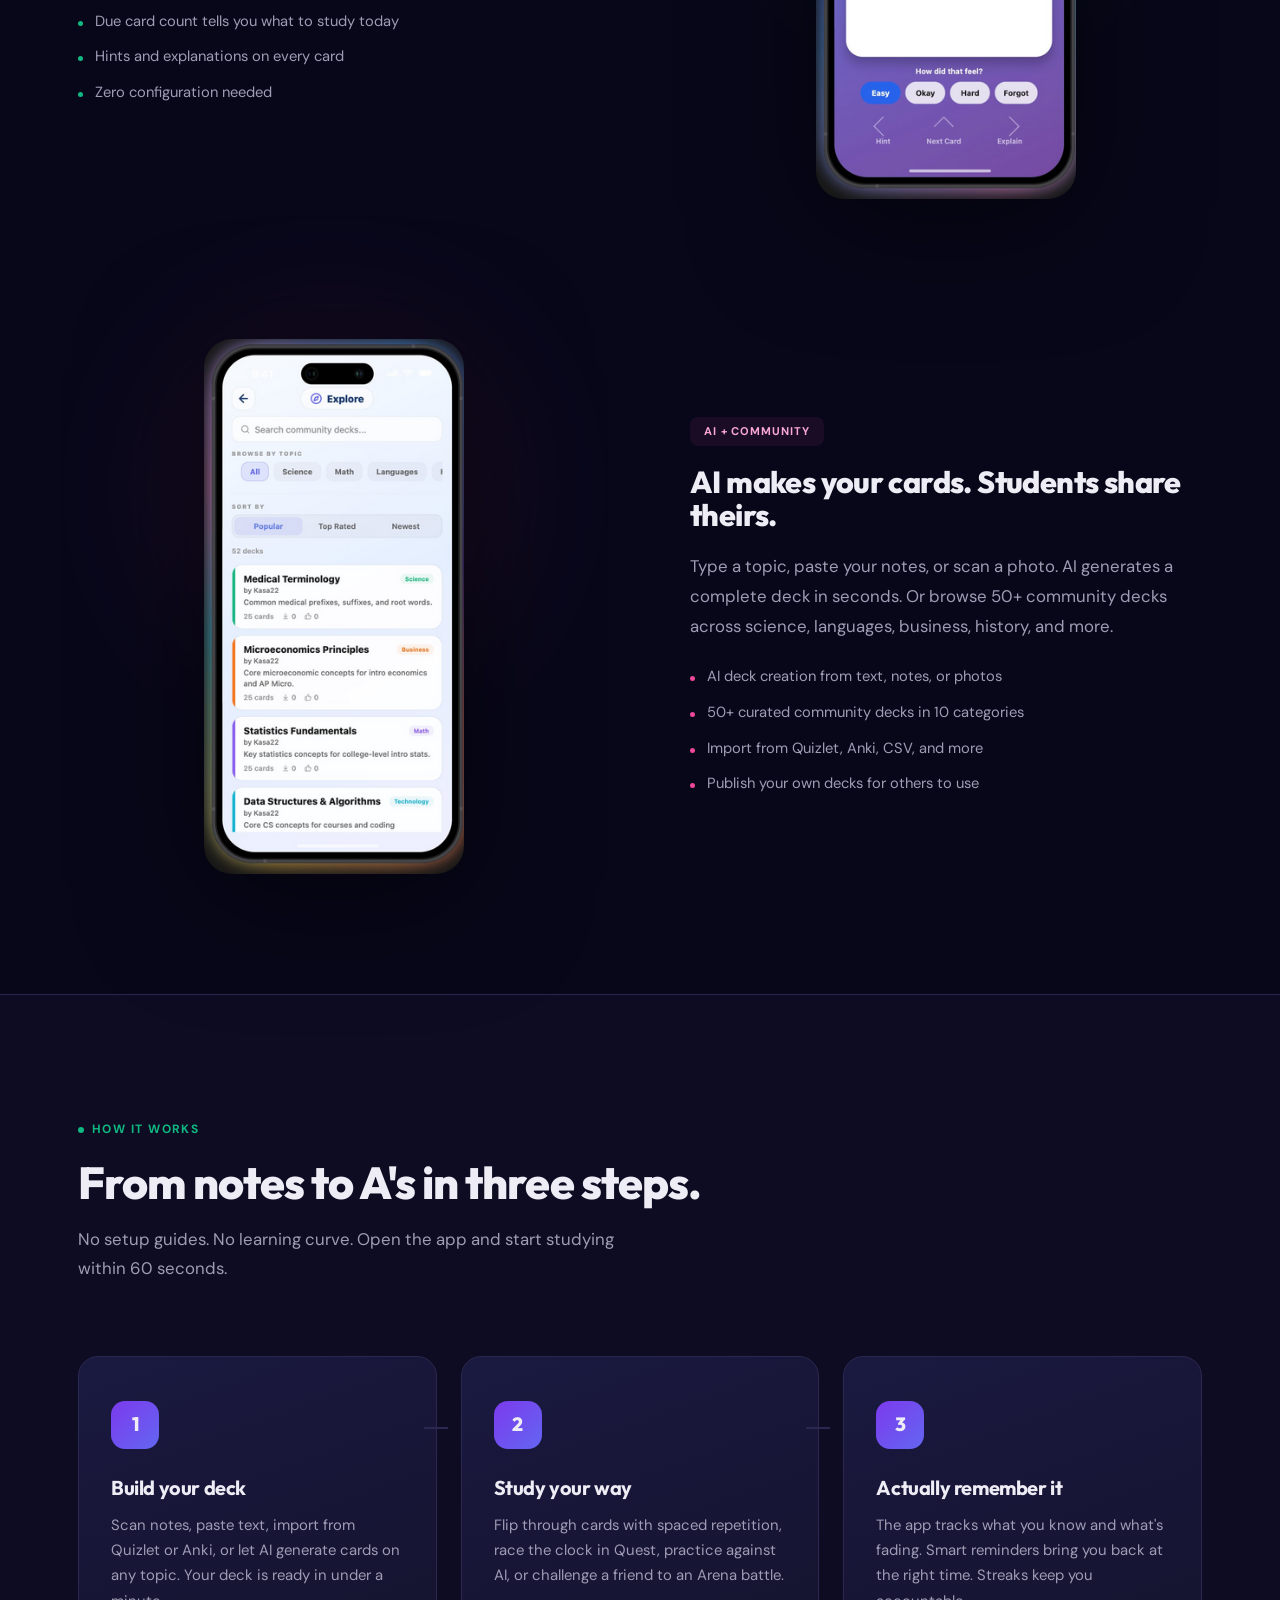
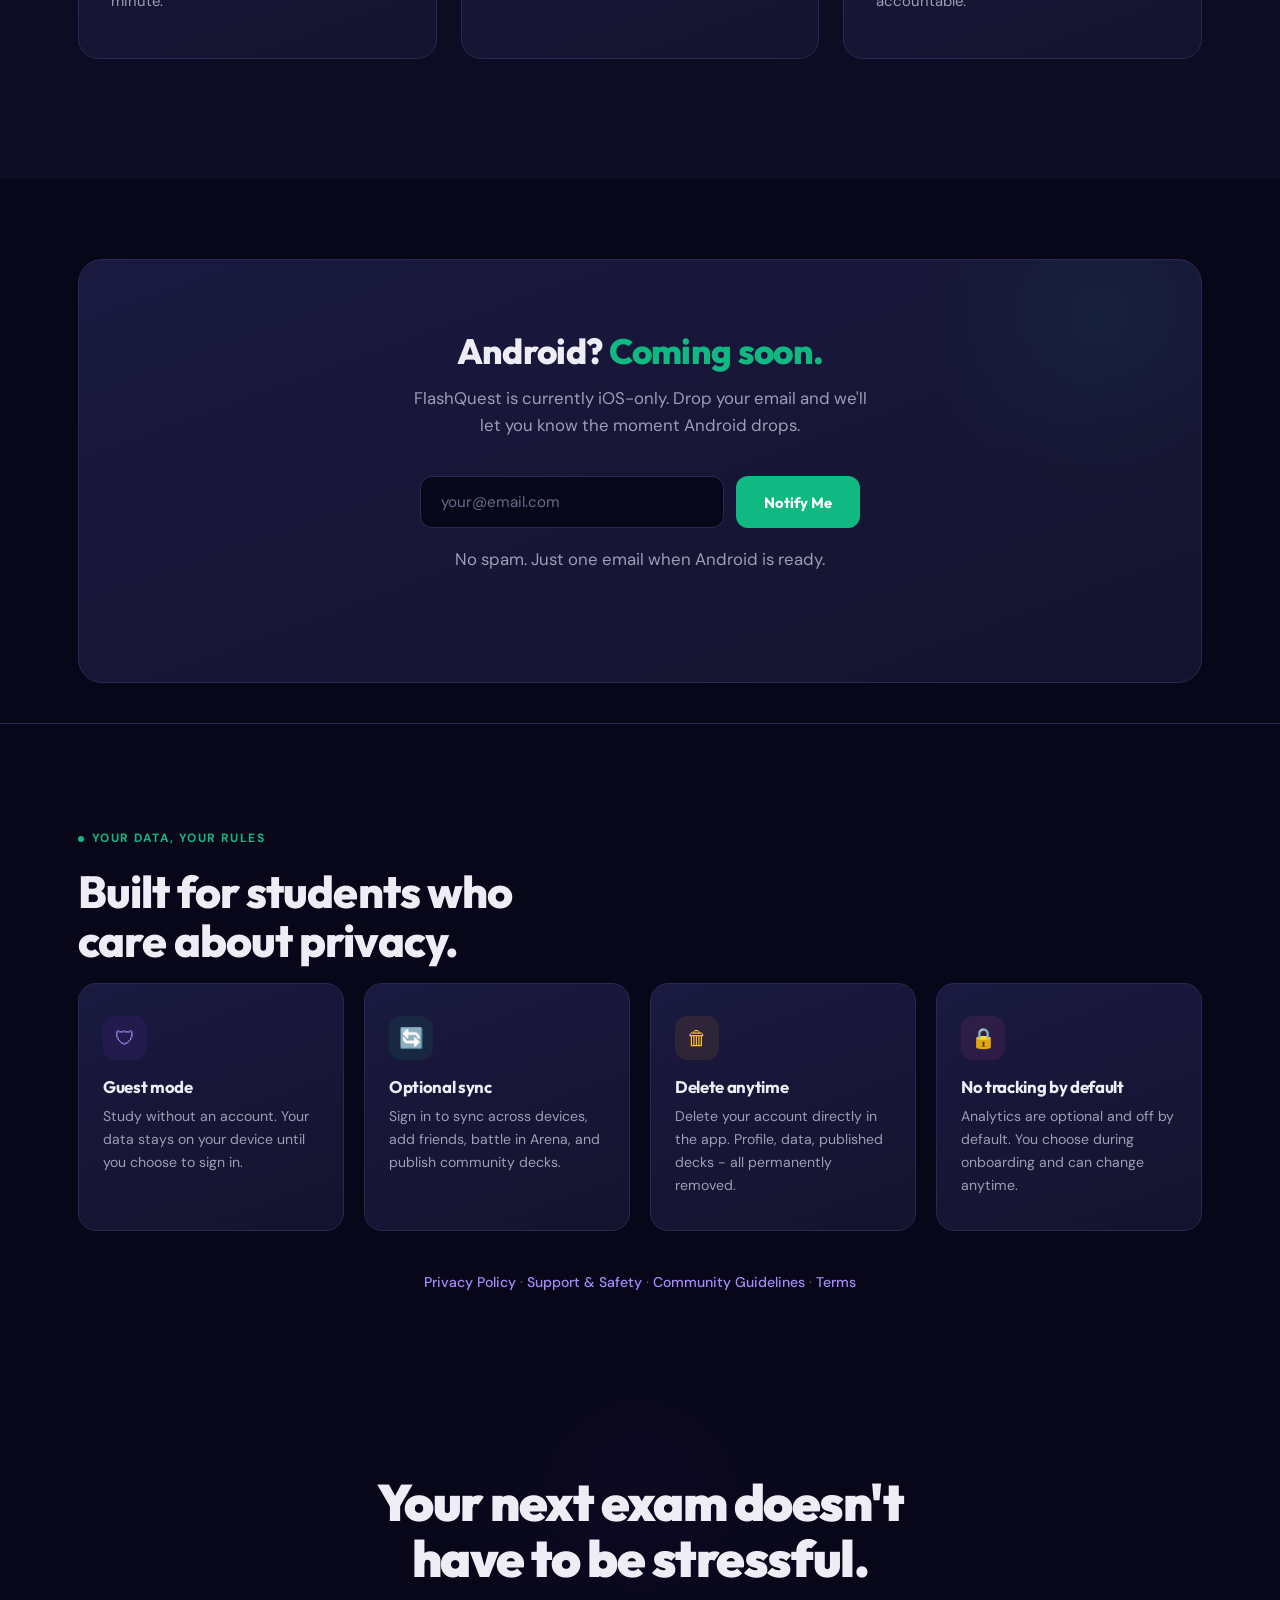
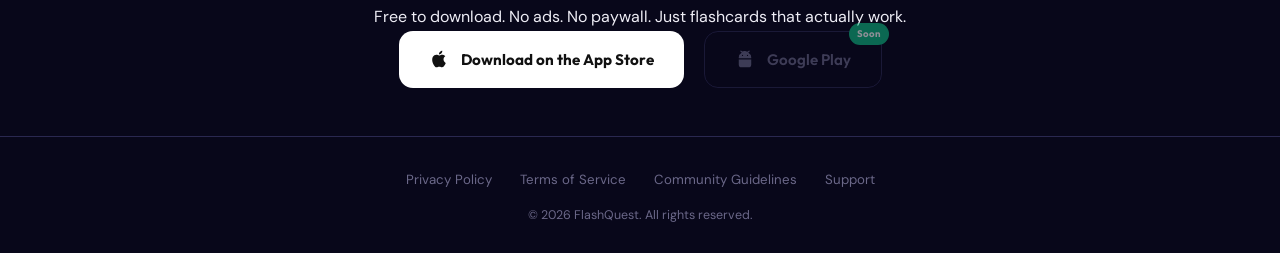
==== commit 749b6ed8: "add real logo + fix emails" ====
--- a/index.html
+++ b/index.html
@@ -232,7 +232,7 @@
 <nav class="nav">
 <div class="wrap nav-inner">
   <a href="/" class="logo">
-    <div class="logo-mark"><svg viewBox="0 0 20 20" fill="none"><path d="M5 6h10M5 10h7M5 14h10" stroke="#fff" stroke-width="2" stroke-linecap="round"/></svg></div>
+    <img src="images/logo.png" alt="" width="32" height="32" style="border-radius:7px">
     FlashQuest
   </a>
   <div class="nav-r">
